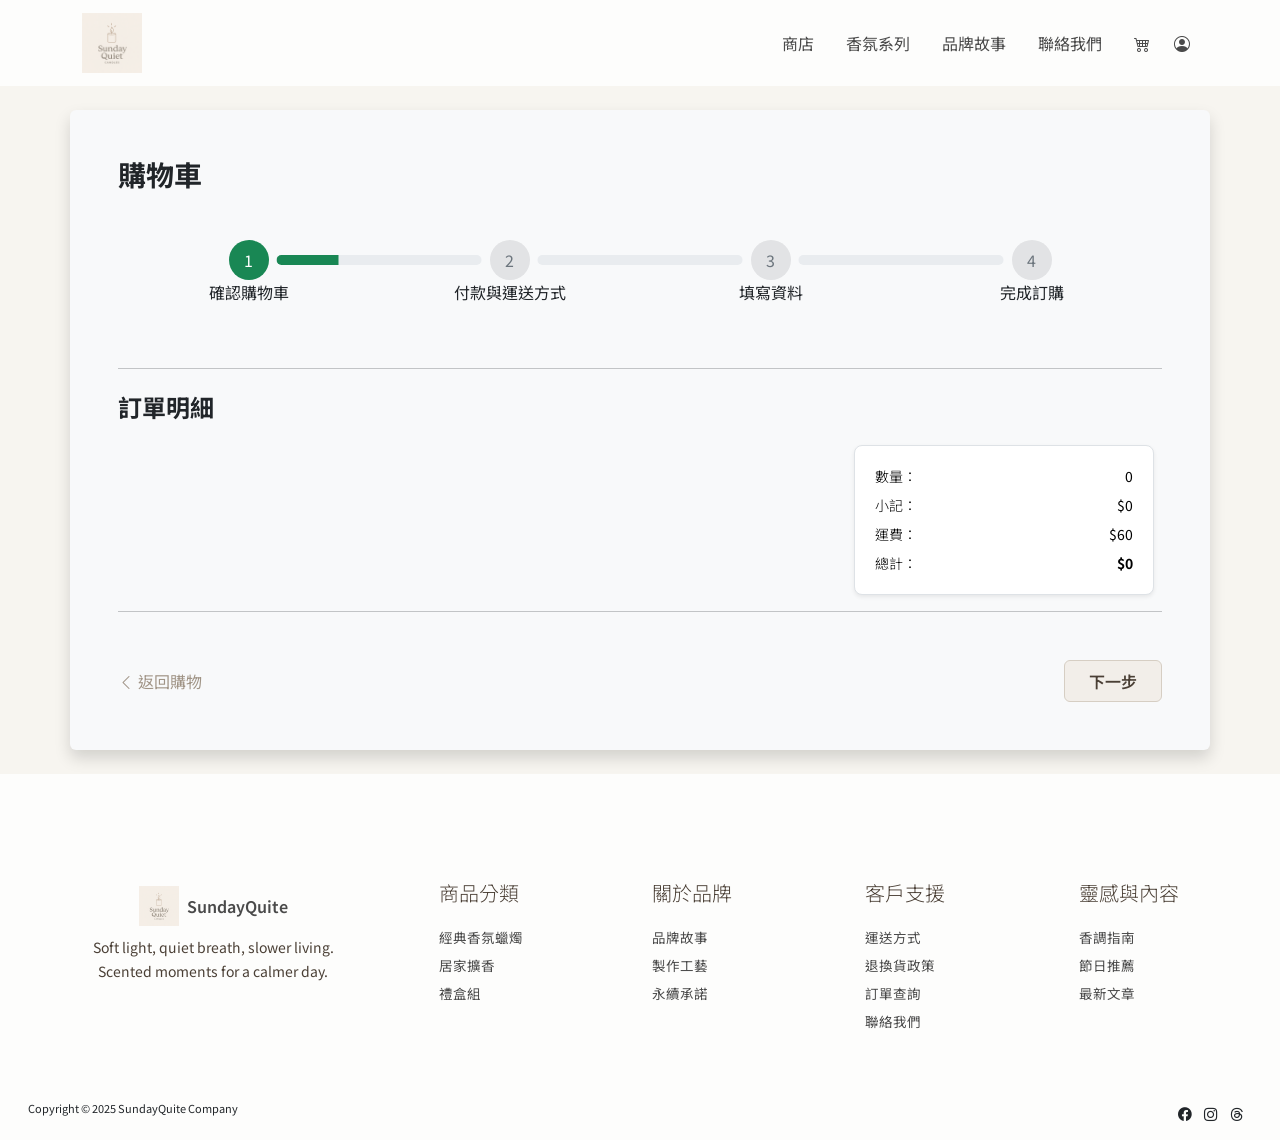
==== cart-01.html @ 462890d3 "feat:同步card01與card02金額" ====
<!doctype html>
<html lang="en">

<head>
    <meta charset="utf-8">
    <meta name="viewport" content="width=device-width, initial-scale=1">
    <title>Sunday Quiet | Shopping Cart</title>

    <!-- Bootstrap -->
    <link href="https://cdn.jsdelivr.net/npm/bootstrap@5.3.8/dist/css/bootstrap.min.css" rel="stylesheet">
    <link rel="stylesheet" href="https://cdn.jsdelivr.net/npm/bootstrap-icons@1.13.1/font/bootstrap-icons.min.css">

    <!-- 字體：降低雜亂感、變簡潔 -->
    <link href="https://fonts.googleapis.com/css2?family=Noto+Sans+TC:wght@300;400;500;700&display=swap"
        rel="stylesheet">

    <style>
        /* ------------------------------------------
        🎨 Sunday Quiet - 顏色 & 字體統一說明
       ------------------------------------------
       主背景：#F7F5F0（Cream）
       Nav背景：#FDFDFC（Light Cream）
       主字色：#4A4A4A 深灰
       次字色：#A09486 奶茶灰
       重點字：#4A3F35 咖啡深色

       邊框：
       - 奶油灰 #C9C1B5
       - 柔灰   #D6CEC3

       按鈕：
       - 主按鈕底：#F2EEE9
       - hover：#E8E2D8
    -------------------------------------------*/

        body {
            font-family: 'Noto Sans TC', sans-serif;
            background-color: #F7F5F0;
        }

        /* 色票 */
        .text-main {
            color: #4A4A4A;
        }

        .text-sub {
            color: #A09486;
        }

        .text-warm {
            color: #4A3F35;
        }

        .bg-lightcream {
            background-color: #FDFDFC;
        }

        .border-cream {
            border-color: #C9C1B5;
        }

        .border-soft {
            border-color: #D6CEC3;
        }

        .bg-btn {
            background-color: #F2EEE9;
        }

        .bg-btn-hover:hover {
            background-color: #E8E2D8 !important;
        }

        .bg-warm {
            background-color: #4A3F35;
            ;
        }

        /* 字級 */
        .text-xs {
            font-size: 11px;
        }

        .text-sm {
            font-size: 14px;
        }

        .text-md {
            font-size: 16px;
        }

        /* 小圖片 */
        .circle {
            width: 75px;
            height: 75px;
        }

        /* 下拉箭頭移除 */
        .dropdown-toggle::after {
            display: none;
        }

        /* 下拉選單位置修正 */
        .dropdown-menu[data-bs-popper] {
            left: -130px;
        }

        /* nav 字體顏色 */
        .nav-link {
            color: #4A4A4A;
        }

        .nav-link:hover {
            color: #A09486;
        }

        /* input-group 統一顏色 */
        .input-group .btn,
        .input-group .form-control {
            border-color: #C9C1B5;
        }

        .input-group .btn:hover {
            background-color: #E8E2D8;
        }

        /* =========================================== */

        footer a {
            text-decoration: none;
            color: inherit;
            font-size: 13.5px;
        }

        footer a:hover {
            text-decoration: underline;
            color: #A09486;
        }

        footer p {
            margin: 0;
        }

        /* =========================================== */

        .my-circle {
            width: 40px;
            height: 40px;
        }

        .my-progress {
            width: calc(100% - 2 * 20px - 8px * 2);
            height: 10px;
        }
    </style>
</head>

<body>
    <!--🔹nav導覽列🔹 -->
    <nav class="navbar navbar-expand-lg bg-lightcream">
        <div class="container">
            <a class="navbar-brand" href="./index.html">
                <img src="./img/logo.png" alt="Bootstrap" width="60" height="60">
            </a>

            <button class="navbar-toggler" type="button" data-bs-toggle="collapse"
                data-bs-target="#navbarSupportedContent">
                <span class="navbar-toggler-icon"></span>
            </button>

            <div class="collapse navbar-collapse" id="navbarSupportedContent">
                <ul class="navbar-nav ms-auto mb-2 mb-lg-0 text-main">
                    <li class="nav-item me-3"><a class="nav-link" href="#">商店</a></li>
                    <li class="nav-item me-3"><a class="nav-link" href="#">香氛系列</a></li>
                    <li class="nav-item me-3"><a class="nav-link" href="#">品牌故事</a></li>
                    <li class="nav-item me-3"><a class="nav-link" href="#">聯絡我們</a></li>
                    <li class="nav-item me-2"><a class="nav-link" href="./cart-01.html"><i class="bi bi-cart4"></i></a>
                    </li>

                    <li class="nav-item dropdown">
                        <a class="nav-link dropdown-toggle" href="#" role="button" data-bs-toggle="dropdown">
                            <i class="bi bi-person-circle"></i>
                        </a>
                        <ul class="dropdown-menu">
                            <li><a class="dropdown-item" href="./login.html">Login</a></li>
                            <li><a class="dropdown-item" href="#">Sign up</a></li>
                            <li>
                                <hr class="dropdown-divider">
                            </li>
                            <li><a class="dropdown-item" href="#">Help</a></li>
                        </ul>
                    </li>
                </ul>
            </div>
        </div>
    </nav>
    <!-- 🔸 MAIN -->
    <main class="container bg-light px-5 px-sm-4 px-md-5 my-4 shadow rounded">
        <!-- ⭐️ 進度條 -->
        <section class="py-5">
            <h3 class="fw-bold mb-5">購物車</h3>
            <!-- ⭐️ 進度條 -->
            <div class="container">
                <div class="row">
                    <!-- 1️⃣ -->
                    <div class="col px-0 mx-0 text-center">
                        <div class="w-100 position-relative">
                            <div
                                class="mx-auto my-circle rounded-circle bg-success text-white d-flex justify-content-center align-items-center">
                                1
                            </div>
                            <div class="my-progress progress position-absolute top-50 start-100 translate-middle z-3">
                                <div class="progress-bar bg-success" style="width: 30%"></div>
                            </div>
                        </div>

                        <span>確認購物車</span>

                    </div>
                    <!-- 2️⃣ -->
                    <div class="col px-0 mx-0 text-center">
                        <div class="w-100 position-relative">
                            <div
                                class="mx-auto my-circle rounded-circle bg-secondary-subtle text-secondary d-flex justify-content-center align-items-center">
                                2
                            </div>
                            <div class="my-progress progress position-absolute top-50 start-100 translate-middle z-3">
                                <div class="progress-bar bg-transparent" style="width: 30%"></div>
                            </div>
                        </div>

                        <span>付款與運送方式</span>

                    </div>
                    <!-- 3️⃣ -->
                    <div class="col px-0 mx-0 text-center">
                        <div class="w-100 position-relative">
                            <div
                                class="mx-auto my-circle rounded-circle bg-secondary-subtle text-secondary d-flex justify-content-center align-items-center">
                                3
                            </div>
                            <div class="my-progress progress position-absolute top-50 start-100 translate-middle z-3">
                                <div class="progress-bar bg-transparent" style="width: 30%"></div>
                            </div>
                        </div>

                        <span>填寫資料</span>

                    </div>
                    <!-- 4️⃣ -->
                    <div class="col px-0 mx-0 text-center">
                        <div class="w-100 position-relative">
                            <div
                                class="mx-auto my-circle rounded-circle bg-secondary-subtle text-secondary d-flex justify-content-center align-items-center">
                                4
                            </div>
                        </div>

                        <span>完成訂購</span>

                    </div>
                </div>
            </div>
        </section>
        <!-- 🧾 訂單明細 -->
        <section>
            <hr>
            <h4 class="fw-bold my-4">訂單明細</h4>
            <!-- 🔸 商品列表 -->
            <div id="shopping-list"></div>
        </section>
        <!-- 🧾 金額計算 Summary -->
        <section class="d-flex justify-content-end pe-2">
            <div class="p-3 rounded-3 shadow-sm bg-white border" style="width: 300px;">
                <table class="table table-borderless table-sm mb-0">
                    <tbody class="text-sm">
                        <tr>
                            <th class="text-sub fw-light">數量：</th>
                            <td id="shopping-count" class="text-end">0</td>
                        </tr>
                        <tr>
                            <th class="text-sub fw-light">小記：</th>
                            <td id="shopping-sum" class="text-end">$0</td>
                        </tr>
                        <tr>
                            <th class="text-sub fw-light">運費：</th>
                            <td id="shopping-tax" class="text-end">$60</td>
                        </tr>
                        <tr>
                            <th class="text-sub fw-light">總計：</th>
                            <td id="shopping-total" class="text-end fw-bold">$0</td>
                        </tr>
                    </tbody>
                </table>
            </div>
        </section>
        <hr class="p-0 mb-0">
        <!-- ◻️ 最底部：返回 + 下一步 -->
        <section class="d-flex justify-content-between align-items-center py-5">
            <a href="./index.html" class="text-decoration-none text-sub d-flex align-items-center gap-1">
                <i class="bi bi-chevron-left"></i>
                返回購物
            </a>

            <a href="./cart-02.html" class="btn fw-semibold px-4 py-2 border-soft bg-btn bg-btn-hover text-warm">
                下一步
            </a>
        </section>
    </main>

    <!-- 🔻 FOOTER -->
    <footer class="container-fluid w-100 bg-lightcream pt-5 pb-2">
        <div class="row justify-content-md-center align-items-start text-center text-lg-start py-5">
            <!-- 🔸左側 Logo + 文案 -->
            <div class="col-12 col-md-12 col-lg-4 mb-4 mt-3 mb-lg-0">
                <div class="d-flex justify-content-center align-items-center">
                    <img src="./img/logo.png" alt="Bootstrap" width="40" height="40">
                    <span class="ms-2 fw-semibold text-main">SundayQuite</span>
                </div>
                <p class="text-center text-warm mx-auto my-2" style="max-width: 260px;">
                    <small>Soft light, quiet breath, slower living.</small><br>
                    <small>Scented moments for a calmer day.</small>
                </p>
            </div>
            <!-- 🔸欄位 1 -->
            <div class="col-12 col-md-4 col-lg-2 fw-normal mb-3 py-2 mb-lg-0">
                <div class="fs-5 mb-3 fw-light text-warm">商品分類</div>
                <p class="mb-1 text-main"><a href="#">經典香氛蠟燭</a></p>
                <p class="mb-1 text-main"><a href="#">居家擴香</a></p>
                <p class="mb-1 text-main"><a href="#">禮盒組</a></p>
            </div>
            <!-- 🔸欄位 2 -->
            <div class="col-12 col-md-4 col-lg-2 fw-normal mb-3 py-2 mb-lg-0">
                <div class="fs-5 mb-3 fw-light text-warm">關於品牌</div>
                <p class="mb-1 text-main"><a href="#">品牌故事</a></p>
                <p class="mb-1 text-main"><a href="#">製作工藝</a></p>
                <p class="mb-1 text-main"><a href="#">永續承諾</a></p>
            </div>
            <!-- 🔸欄位 3 -->
            <div class="col-12 col-md-4 col-lg-2 fw-normal mb-3 py-2 mb-lg-0">
                <div class="fs-5 mb-3 fw-light text-warm">客戶支援</div>
                <p class="mb-1 text-main"><a href="#">運送方式</a></p>
                <p class="mb-1 text-main"><a href="#">退換貨政策</a></p>
                <p class="mb-1 text-main"><a href="#">訂單查詢</a></p>
                <p class="mb-1 text-main"><a href="#">聯絡我們</a></p>
            </div>
            <!-- 🔸欄位 4 -->
            <div class="col-12 col-md-4 col-lg-2 fw-normal mb-3 py-2 mb-lg-0">
                <div class="fs-5 mb-3 fw-light text-warm">靈感與內容</div>
                <p class="mb-1 text-main"><a href="#">香調指南</a></p>
                <p class="mb-1 text-main"><a href="#">節日推薦</a></p>
                <p class="mb-1 text-main"><a href="#">最新文章</a></p>
            </div>
        </div>
        <!-- 🐈‍⬛ 商標 -->
        <div class="d-flex justify-content-between px-3 py-2">
            <small class="text-xs">Copyright © 2025 SundayQuite Company</small>
            <div>
                <a href="#" class="me-2"><i class="bi bi-facebook"></i></a>
                <a href="#" class="me-2"><i class="bi bi-instagram"></i></a>
                <a href="#" class="me-2"><i class="bi bi-threads"></i></a>
            </div>
        </div>
    </footer>

    <script src="https://cdn.jsdelivr.net/npm/bootstrap@5.3.8/dist/js/bootstrap.bundle.min.js"></script>

    <!-- 把八項商品全部跑進去商品列表 -->
    <!-- <script>
        //    把index的資料抓進來
        let shoppingItem = JSON.parse(localStorage.getItem('shoppingList'));

        // 用回圈跑進商品項目裡
        const shoppingList = document.querySelector('#shopping-list');
        shoppingList.innerHTML = '';
        shoppingItem.forEach(item => {
            shoppingList.innerHTML += `
                <div class="d-flex justify-content-between align-items-center">
                    <div class="d-flex gap-3 gap-md-5">
                        <img class="circle rounded-circle" src="${item.img}">
                        <div>
                            <div class="fw-semibold text-main mb-1">${item.title}</div>
                            <small class="text-sub">香調：<span class="fst-italic">${item.tag}</span></small>
                            <div class="text-xs text-sub">容量：200g</div>
                        </div>
                    </div>

                    <div class="d-flex align-items-center">
                        <div class="input-group mx-3" style="width:120px;">
                            <button class="btn">-</button>
                            <input type="text" class="form-control text-center" value="1">
                            <button class="btn">+</button>
                        </div>
                        <div class="text-main">💲 ${item.price}</div>
                    </div>
                </div>
                <hr>
            `
        });
    </script> -->

    <!-- 把在index.html選購的商品加進來並顯示 -->
    <!-- <script>

        let shoppingData = JSON.parse(localStorage.getItem('shoppingList'));
        let shopping = JSON.parse(localStorage.getItem('shopping'));

        // 用shoppingDate物件陣列去篩選出shopping中的資料
        const newshopping = shoppingData.filter(item => {
            if (shopping.includes(item.title)) {
                return item;
            }
        })

        // 用回圈跑進商品項目裡
        const shoppingList = document.querySelector('#shopping-list');
        shoppingList.innerHTML = '';
        newshopping.forEach(item => {
            shoppingList.innerHTML += `
                <div class="d-flex justify-content-between align-items-center">
                    <div class="d-flex gap-3 gap-md-5">
                        <img class="circle rounded-circle" src="${item.img}">
                        <div>
                            <div class="fw-semibold text-main mb-1">${item.title}</div>
                            <small class="text-sub">香調：<span class="fst-italic">${item.tag}</span></small>
                            <div class="text-xs text-sub">容量：200g</div>
                        </div>
                    </div>

                    <div class="d-flex align-items-center">
                        <div class="input-group mx-3" style="width:120px;">
                            <button class="btn">-</button>
                            <input type="text" class="form-control text-center" value="1">
                            <button class="btn">+</button>
                        </div>
                        <div class="text-main">💲 ${item.price}</div>
                    </div>
                </div>
                <hr>
            `
        });

    </script> -->

    <!-- 把在index.html選購的商品加進來並顯示，並給每一個商品加上 total=[1]，最後篩選出來，產生新陣列。-->
    <script>

        // 1. 抓取在application的資料
        // 全部商品
        let shoppingData = JSON.parse(localStorage.getItem('shoppingList'));
        // 點選加入購物車的商品(只有title)
        let shopping = JSON.parse(localStorage.getItem('shopping'));
        // 先讀取 cart（如果有）
        const savedCart = JSON.parse(localStorage.getItem('cart'));

        // 2. 從「全部商品(shoppingData)」中
        //    篩選出「有被加入購物車(shopping)」的商品
        //    組成新的陣列 nowshopping
        // let nowshopping =
        //     shoppingData.filter(item => {

        //         // 看起來是將『每個』項目（含未加購）新增tatal物件
        //         // 之後 filter 會跑過每一個 item
        //         // 但最後留下來的 只有被加入購物車的商品
        //         // 未加購的商品 雖然被加過 total，但最後不在 nowshopping 裡
        //         // 而 shoppingData 裡面的資料本身也會跟著變化
        //         item['total'] = 1;

        //         // 如果shopping陣列中包含當前的商品(item)，就回傳這個商品的物件
        //         if (shopping.includes(item.title)) {
        //             return item;
        //         }

        //     })
        
        // 建立 nowshopping（cart 是唯一真相）
        let nowshopping = shoppingData
            .filter(item => shopping.includes(item.title))   // 只留下有加入購物車的商品
            .map(item => {
                // 從 cart 裡找有沒有這個商品
                const cartItem = savedCart?.items.find(
                    i => i.title === item.title
                );

                return {
                    ...item,
                    // 如果 cart 裡有這個商品，用 cart 的 qty
                    // 沒有的話（第一次進購物車），預設 1
                    total: cartItem ? cartItem.qty : 1
                };
            });


        // --------------------- 把資料用forEach + innerHTML建立出來 -------------------
        const shoppingList = document.querySelector('#shopping-list');
        shoppingList.innerHTML = '';

        nowshopping.forEach(item => {
            shoppingList.innerHTML += `
                <div class="d-flex justify-content-between align-items-center">
                    <div class="d-flex gap-3 gap-md-5">
                        <img class="circle rounded-circle" src="${item.img}">
                        <div>
                            <div class="fw-semibold text-main mb-1">${item.title}</div>
                            <small class="text-sub">香調：<span class="fst-italic">${item.tag}</span></small>
                            <div class="text-xs text-sub">容量：200g</div>
                        </div>
                    </div>

                    <div class="d-flex align-items-center">
                        <div class="input-group mx-3" style="width:120px;">
                            <button class="btn btn-click" data-calculate="-1">-</button>
                            <input type="text" class="form-control text-center" value="${item.total}" data-shoppingname="${item.title}">
                            <button class="btn btn-click" data-calculate="1">+</button>
                        </div>
                        <div class="text-main">💲 ${item.price}</div>
                    </div>
                </div>
                <hr>
            `
        });
        // --------------------- -------------------------------- -------------------
    </script>

    <!-- 讓每個商品按下-跟+之後，數量會動 -->
    <script>

        // 加減符號控制裡面的數量跟價格

        // 把所有-跟+按鈕都抓出來
        const btnDown = document.querySelectorAll('.btn-down');
        const btnUp = document.querySelectorAll('.btn-up');

        // 把每個 ➖ 都裝上監聽器，還有監聽器裡面要執行的東西
        // btnDown.forEach(item => {
        //     // 裝監聽器
        //     item.addEventListener('click', function () {

        //         // 首先先讓 ➖ 被按下後，可以讓input的value也減１
        //         // 解釋：讓ｄｏｗｎ變成 item(當前的btnDown).parentNode(母層=>一整個div)
        //         // .children(的子層)，[1](子層第一個=>input-group)，value(的值 => 預設 1/total)
        //         // # 簡單來說，就是讓down變成 1(total)
        //         let down = item.parentNode.children[1].value

        //         let orginPrice = 0;

        //         // 如果input裡的value(值)大於1
        //         if (down > 1) {
        //             // down就可以被減
        //             down--;
        //         }
        //         // 直接改畫面上的input的值
        //         item.parentNode.children[1].value = down;
        //         // ☛這樣做是因為如果先改陣列然後再直接從陣列中印出來，會更麻煩（程式碼可能更多）

        //         // 找到陣列裡的資料進行更新
        //         nowshopping.forEach(changeItem => {
        //             // 更新的資料與沒有更新的資料進行回傳
        //             // 如果當前的值跟
        //             // .parentNode(母層=>一整個div).children(的子層)，[1](子層第一個=>input-group)，
        //             // .dataset(的資料存放).shoppingname(資料名 => 商品名稱)一樣的話
        //             if (changeItem.title === item.parentNode.children[1].dataset.shoppingname) {
        //                 // 當前的值就變成down
        //                 // 這是更新整個陣列裡面的值
        //                 changeItem['total'] = down;

        //                 // 把金額取出來使用
        //                 // orginPrice(原始金額) = changeItem.price(當前陣列跑道的商品的價格)
        //                 //changeItem.price(ex:680.00)是字串，要把字串轉成浮點數(parseFloat)
        //                 orginPrice = parseFloat(changeItem.price);
        //             }

        //             // 顯示的金額再重新計算
        //             // 數量 -> up
        //             // 原始價錢 -> orginPrice
        //             // item(當前項目).parentNode(取親層).nextElementSibling(取親層的右邊那層)
        //             // .innerHTML修改HTML，orginPrice(原始金額) * up(點擊按鈕後增加1的數量)
        //             item.parentNode.nextElementSibling.innerHTML = `💲${String((orginPrice * down).toFixed(2))}`;

        //             CalculatePrice(); //執行計算
        //         })


        //     })
        // })

        // 把每個 + 都裝上監聽器，還有監聽器裡面要執行的東西
        // btnUp.forEach(item => {
        //     item.addEventListener('click', function () {

        //         let up = item.parentNode.children[1].value;
        //         up++;

        //         let orginPrice = 0;

        //         // 找到陣列裡的資料進行更新
        //         nowshopping.forEach(changeItem => {
        //             // 更新的資料與沒有更新的資料進行回傳
        //             // 如果當前的值跟
        //             // .parentNode(母層=>一整個div).children(的子層)，[1](子層第一個=>input-group)，
        //             // .dataset(的資料存放).shoppingname(資料名 => 商品名稱)一樣的話
        //             if (changeItem.title === item.parentNode.children[1].dataset.shoppingname) {
        //                 changeItem['total'] = up;
        //                 item.parentNode.children[1].value = up;
        //                 // 把金額取出來使用
        //                 // orginPrice(原始金額) = changeItem.price(當前陣列跑道的商品的價格)
        //                 //changeItem.price(ex:680.00)是字串，要把字串轉成浮點數(parseFloat)
        //                 orginPrice = parseFloat(changeItem.price);
        //             }
        //         })

        //         // 顯示的金額再重新計算
        //         // 數量 -> up
        //         // 原始價錢 -> orginPrice
        //         // item(當前項目).parentNode(取親層).nextElementSibling(取親層的右邊那層)
        //         // .innerHTML修改HTML，orginPrice(原始金額) * up(點擊按鈕後增加1的數量)
        //         item.parentNode.nextElementSibling.innerHTML = `💲${String((orginPrice * up).toFixed(2))}`;

        //         CalculatePrice(); //執行計算

        //     })
        // })

        // 整合 - 跟 +
        const btnClick = document.querySelectorAll('.btn-click');

        btnClick.forEach(item => {
            // 綁監聽事件
            item.addEventListener('click', function () {

                // cal是input的值
                let cal = item.parentNode.children[1].value
                let orginPrice = 0;


                // ==================== 變動區 ==========================
                // cal等於cal加上btn-click的dataset值(1或-1)
                // 如果dataset值是1(加號btn)就會等於+1
                // 相反如果dataset值是-1(減號btn)就會等於-1
                cal = parseInt(cal) + parseInt(item.dataset.calculate);
                // 如果cal加完之後會小於1，那cal就要變回1
                if (cal < 1) {
                    cal = 1;
                };
                // ====================================================



                // 直接改畫面上的input的值
                item.parentNode.children[1].value = cal;

                // 找到陣列裡的資料進行更新
                nowshopping.forEach(changeItem => {
                    if (changeItem.title === item.parentNode.children[1].dataset.shoppingname) {
                        changeItem['total'] = cal;

                        orginPrice = parseFloat(changeItem.price);
                    }
                    const price = orginPrice * cal;

                    item.parentNode.nextElementSibling.innerHTML =
                        `💲${price.toLocaleString()}`;

                    CalculatePrice(); //執行計算

                });
            });
        });

    </script>

    <!-- 讓下方的價格｜運費｜數量｜總計，會跟著變動(的函式) -->
    <script>
        // 👉🏻 一開始這段程式碼只會跑一次(網頁中跑一次)，
        // 所以也只會根據最初始陣列 nowshopping 中的資料執行一次初始金額計算
        // 💭（我覺得我好像懂了那種，明明更新了陣列的資料後，畫面不會跟著變那種感覺 😑。）
        // 就是已經在按下 + 或 - 的監聽程式中，做了更新nowshopping的total的動作，
        // 但還要再另外做讓 nowshopping 重新顯示的東西，要不然下面有關 nowshopping 的更新也不會跟著變
        // 總而言之言而總之就是超級麻煩。超級。



        // 之後要讓價格可以重計算 => 包成一個方法
        function CalculatePrice() {

            // 商品的金額
            let shoppingCount = document.querySelector('#shopping-count');
            let shoppingSum = document.querySelector('#shopping-sum');
            let shoppingTax = document.querySelector('#shopping-tax');
            let shoppingTotal = document.querySelector('#shopping-total');

            // 初始的數量
            let SPCount = 0;
            // 初始的金額
            let SPSum = 0;

            // 數量的計算
            nowshopping.forEach(changeItem => {
                SPCount += changeItem.total;   //數量的計算
                SPSum += changeItem.total * changeItem.price  // 金額的計算
            })

            // 先取得運費資料
            // 先裝一個變數後再處理資料
            SPTax = parseFloat(String(shoppingTax.innerHTML).replace('$', ''))

            // 總計
            // console.log(SPSum + SPTax);

            // 放回去對應的位置
            shoppingCount.innerHTML = SPCount;
            shoppingSum.innerHTML = `$${SPSum.toLocaleString()}`;
            shoppingTotal.innerHTML = `$${(SPSum + SPTax).toLocaleString()}`;

            // 存最新狀態
            saveCart();
        }

        // 把現在 nowshopping 的每個商品（含數量）存進 localStorage.cart
        function saveCart() {
            const shippingText = document.querySelector('#shopping-tax')?.innerHTML || '$0';
            const shipping = Number(String(shippingText).replace('$', '').replace(',', ''));

            const cart = {
                items: nowshopping.map(i => ({
                    title: i.title,
                    price: Number(i.price),
                    qty: Number(i.total),
                    img: i.img,
                    tag: i.tag
                })),
                shipping
            };

            localStorage.setItem('cart', JSON.stringify(cart));
        }


        CalculatePrice(); //執行計算


    </script>
</body>

</html>
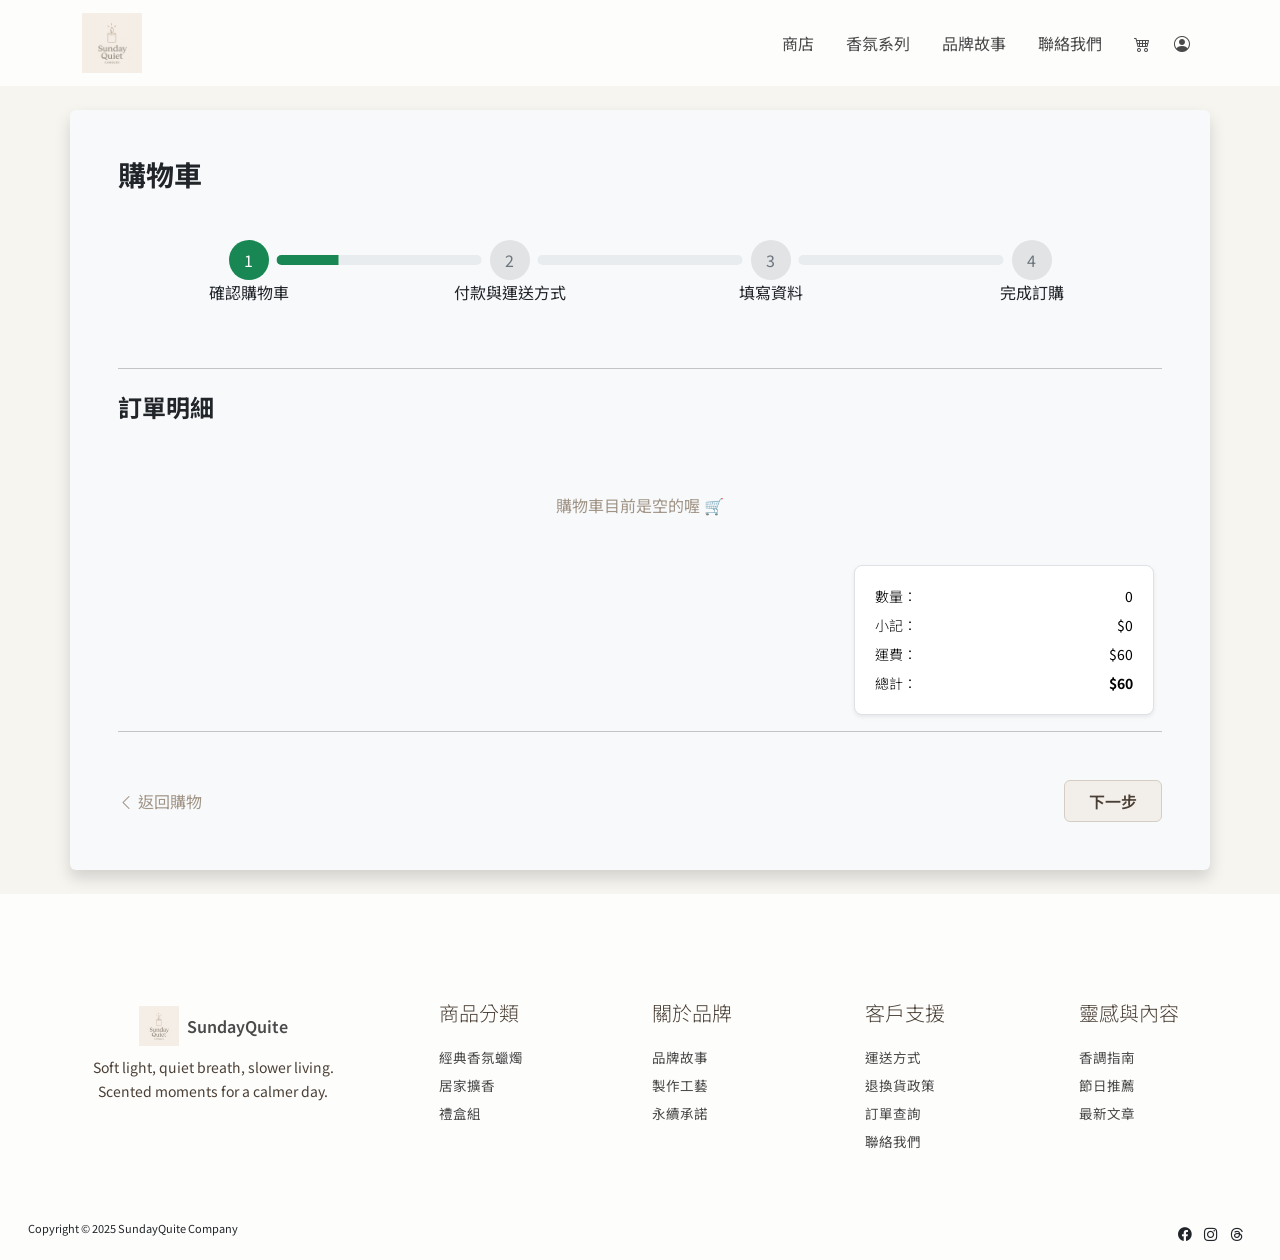
==== commit 42fa1b12: "fix:全部頁面同步" ====
--- a/cart-01.html
+++ b/cart-01.html
@@ -443,7 +443,7 @@
     </script> -->
 
     <!-- 把在index.html選購的商品加進來並顯示，並給每一個商品加上 total=[1]，最後篩選出來，產生新陣列。-->
-    <script>
+    <!-- <script>
 
         // 1. 抓取在application的資料
         // 全部商品
@@ -520,6 +520,81 @@
             `
         });
         // --------------------- -------------------------------- -------------------
+    </script> -->
+    <script>
+        // 1) 讀商品資料庫（只是用來補資料，沒有也沒關係）
+        const shoppingData = JSON.parse(localStorage.getItem('shoppingList')) || [];
+
+        // 2) 讀 cart（唯一真相）
+        const savedCart = JSON.parse(localStorage.getItem('cart')) || { items: [], shipping: 60 };
+
+        // 3) 產生 nowshopping：以 cart.items 為主
+        //    如果 cart 裡有 img/tag/price 就直接用
+        //    如果沒有，就去 shoppingList 補上（避免壞掉）
+        let nowshopping = (savedCart.items || []).map(ci => {
+            const full = shoppingData.find(p => p.title === ci.title);
+
+            return {
+                title: ci.title,
+                price: Number(ci.price ?? full?.price ?? 0),
+                img: ci.img ?? full?.img ?? '',
+                tag: ci.tag ?? full?.tag ?? '',
+                total: Number(ci.qty ?? 1) // 你畫面用 total，我們就對應 qty
+            };
+        });
+
+        // --------------------- render -------------------
+        const shoppingListEl = document.querySelector('#shopping-list');
+        shoppingListEl.innerHTML = '';
+
+        // 如果購物車是空的，顯示提示
+        if (nowshopping.length === 0) {
+            shoppingListEl.innerHTML = `
+      <div class="text-center text-sub py-5">
+        購物車目前是空的喔 🛒
+      </div>
+    `;
+        } else {
+            nowshopping.forEach(item => {
+                shoppingListEl.innerHTML += `
+        <div class="d-flex justify-content-between align-items-center">
+          <div class="d-flex gap-3 gap-md-5">
+            <img class="circle rounded-circle" src="${item.img}">
+            <div>
+              <div class="fw-semibold text-main mb-1">${item.title}</div>
+              <small class="text-sub">香調：<span class="fst-italic">${item.tag}</span></small>
+              <div class="text-xs text-sub">容量：200g</div>
+            </div>
+          </div>
+
+          <div class="d-flex align-items-center">
+            <div class="input-group mx-3" style="width:120px;">
+              <button class="btn btn-click" data-calculate="-1">-</button>
+              <input type="text" class="form-control text-center" value="${item.total}" data-shoppingname="${item.title}">
+              <button class="btn btn-click" data-calculate="1">+</button>
+            </div>
+            <div class="text-main">💲 ${Number(item.price).toLocaleString()}</div>
+          </div>
+        </div>
+        <hr>
+      `;
+            });
+        }
+
+        document.querySelectorAll('input[data-shoppingname]').forEach(input => {
+            input.addEventListener('change', () => {
+                const title = input.dataset.shoppingname;
+                let qty = parseInt(input.value, 10);
+                if (isNaN(qty) || qty < 1) qty = 1;
+                input.value = qty;
+
+                const item = nowshopping.find(p => p.title === title);
+                if (!item) return;
+
+                item.total = qty;
+                CalculatePrice();
+            });
+        });
     </script>
 
     <!-- 讓每個商品按下-跟+之後，數量會動 -->
@@ -650,20 +725,33 @@
                 item.parentNode.children[1].value = cal;
 
                 // 找到陣列裡的資料進行更新
-                nowshopping.forEach(changeItem => {
-                    if (changeItem.title === item.parentNode.children[1].dataset.shoppingname) {
-                        changeItem['total'] = cal;
-
-                        orginPrice = parseFloat(changeItem.price);
-                    }
-                    const price = orginPrice * cal;
-
-                    item.parentNode.nextElementSibling.innerHTML =
-                        `💲${price.toLocaleString()}`;
-
-                    CalculatePrice(); //執行計算
-
-                });
+                // nowshopping.forEach(changeItem => {
+                //     if (changeItem.title === item.parentNode.children[1].dataset.shoppingname) {
+                //         changeItem['total'] = cal;
+
+                //         orginPrice = parseFloat(changeItem.price);
+                //     }
+                //     const price = orginPrice * cal;
+
+                //     item.parentNode.nextElementSibling.innerHTML =
+                //         `💲${price.toLocaleString()}`;
+
+                //     CalculatePrice(); //執行計算
+
+                // });
+
+                const title = item.parentNode.children[1].dataset.shoppingname;
+
+                // 找到被點擊的那個商品
+                const changeItem = nowshopping.find(p => p.title === title);
+                if (!changeItem) return;
+
+                changeItem.total = cal;
+
+                const price = Number(changeItem.price) * cal;
+                item.parentNode.nextElementSibling.innerHTML = `💲${price.toLocaleString()}`;
+
+                CalculatePrice(); // 只算一次就好
             });
         });
 
@@ -697,12 +785,12 @@
             // 數量的計算
             nowshopping.forEach(changeItem => {
                 SPCount += changeItem.total;   //數量的計算
-                SPSum += changeItem.total * changeItem.price  // 金額的計算
+                SPSum += Number(changeItem.total) * Number(changeItem.price);  // 金額的計算
             })
 
             // 先取得運費資料
             // 先裝一個變數後再處理資料
-            SPTax = parseFloat(String(shoppingTax.innerHTML).replace('$', ''))
+            let SPTax = parseFloat(String(shoppingTax.innerHTML).replace('$', ''))
 
             // 總計
             // console.log(SPSum + SPTax);
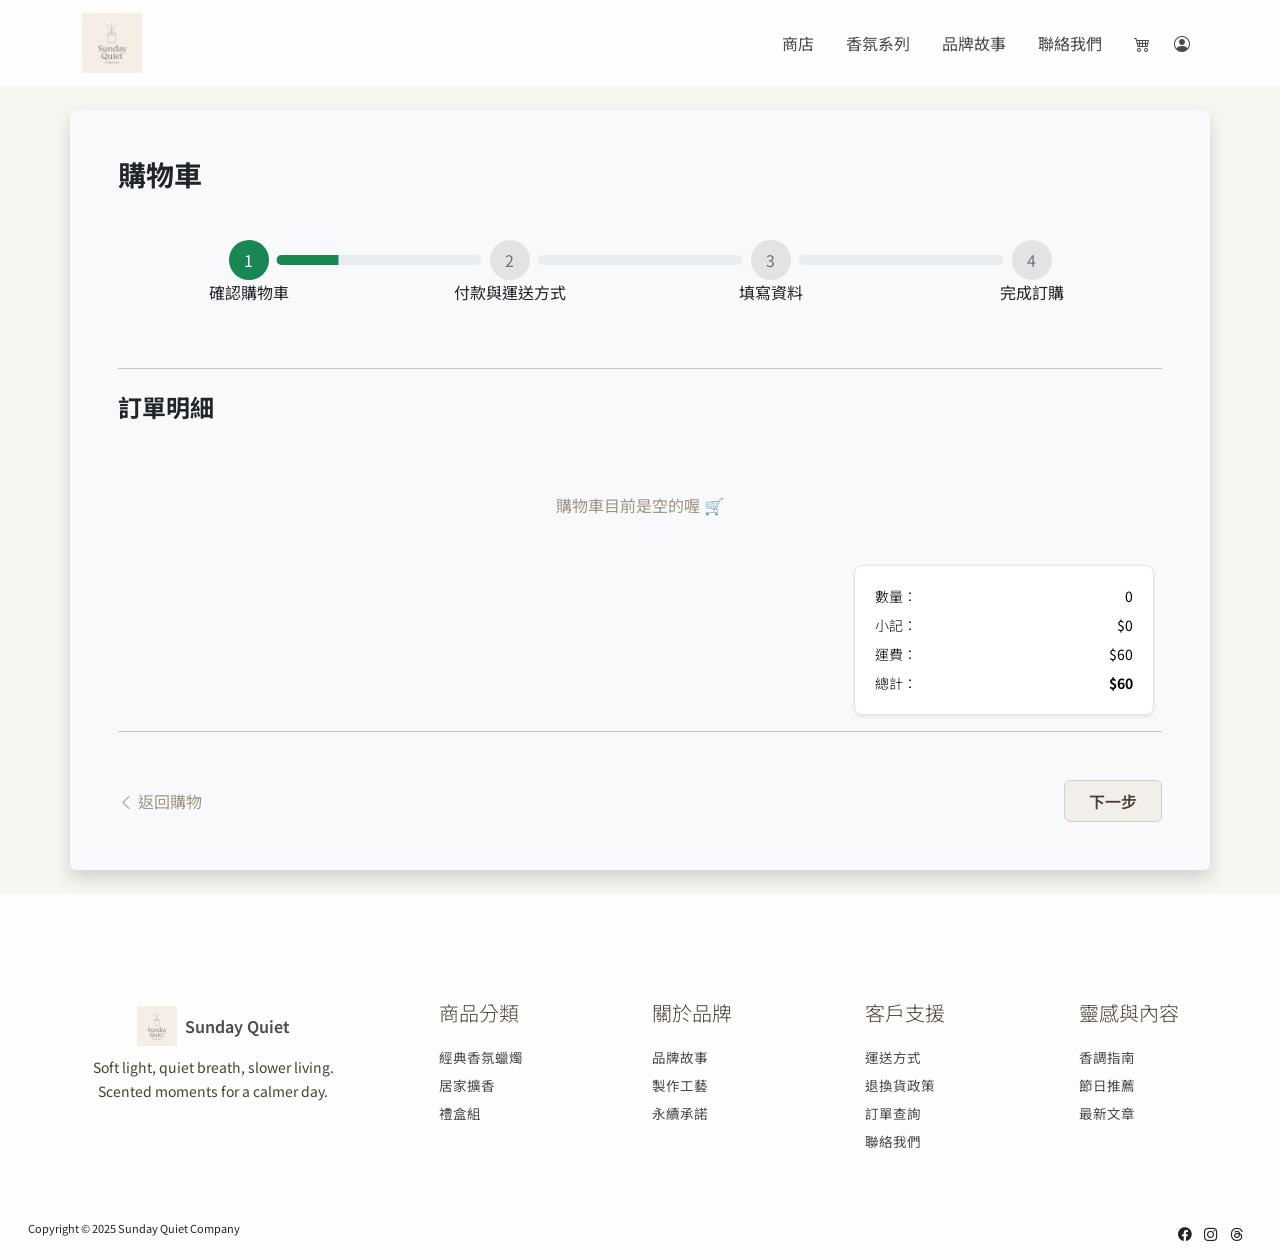
==== commit 1f1cca5e: "fix:整理完成" ====
--- a/cart-01.html
+++ b/cart-01.html
@@ -1,44 +1,27 @@
 <!doctype html>
-<html lang="en">
+<html lang="zh-Hant">
 
 <head>
     <meta charset="utf-8">
     <meta name="viewport" content="width=device-width, initial-scale=1">
     <title>Sunday Quiet | Shopping Cart</title>
 
-    <!-- Bootstrap -->
     <link href="https://cdn.jsdelivr.net/npm/bootstrap@5.3.8/dist/css/bootstrap.min.css" rel="stylesheet">
     <link rel="stylesheet" href="https://cdn.jsdelivr.net/npm/bootstrap-icons@1.13.1/font/bootstrap-icons.min.css">
-
-    <!-- 字體：降低雜亂感、變簡潔 -->
     <link href="https://fonts.googleapis.com/css2?family=Noto+Sans+TC:wght@300;400;500;700&display=swap"
         rel="stylesheet">
 
     <style>
-        /* ------------------------------------------
-        🎨 Sunday Quiet - 顏色 & 字體統一說明
-       ------------------------------------------
-       主背景：#F7F5F0（Cream）
-       Nav背景：#FDFDFC（Light Cream）
-       主字色：#4A4A4A 深灰
-       次字色：#A09486 奶茶灰
-       重點字：#4A3F35 咖啡深色
-
-       邊框：
-       - 奶油灰 #C9C1B5
-       - 柔灰   #D6CEC3
-
-       按鈕：
-       - 主按鈕底：#F2EEE9
-       - hover：#E8E2D8
-    -------------------------------------------*/
+        /* ============================================================
+       Sunday Quiet — 全站基礎設定
+    ============================================================ */
 
         body {
             font-family: 'Noto Sans TC', sans-serif;
             background-color: #F7F5F0;
         }
 
-        /* 色票 */
+        /* ── 色票 / Token ── */
         .text-main {
             color: #4A4A4A;
         }
@@ -63,6 +46,10 @@
             border-color: #D6CEC3;
         }
 
+        .bg-warm {
+            background-color: #4A3F35;
+        }
+
         .bg-btn {
             background-color: #F2EEE9;
         }
@@ -71,12 +58,7 @@
             background-color: #E8E2D8 !important;
         }
 
-        .bg-warm {
-            background-color: #4A3F35;
-            ;
-        }
-
-        /* 字級 */
+        /* ── 字級 ── */
         .text-xs {
             font-size: 11px;
         }
@@ -89,32 +71,30 @@
             font-size: 16px;
         }
 
-        /* 小圖片 */
+        /* ── 共用元件 ── */
         .circle {
             width: 75px;
             height: 75px;
         }
 
-        /* 下拉箭頭移除 */
+        /* ── 導覽列 ── */
+        .nav-link {
+            color: #4A4A4A;
+        }
+
+        .nav-link:hover {
+            color: #A09486;
+        }
+
         .dropdown-toggle::after {
             display: none;
         }
 
-        /* 下拉選單位置修正 */
         .dropdown-menu[data-bs-popper] {
             left: -130px;
         }
 
-        /* nav 字體顏色 */
-        .nav-link {
-            color: #4A4A4A;
-        }
-
-        .nav-link:hover {
-            color: #A09486;
-        }
-
-        /* input-group 統一顏色 */
+        /* ── input-group 統一顏色 ── */
         .input-group .btn,
         .input-group .form-control {
             border-color: #C9C1B5;
@@ -124,8 +104,7 @@
             background-color: #E8E2D8;
         }
 
-        /* =========================================== */
-
+        /* ── Footer ── */
         footer a {
             text-decoration: none;
             color: inherit;
@@ -141,8 +120,7 @@
             margin: 0;
         }
 
-        /* =========================================== */
-
+        /* ── 進度條 ── */
         .my-circle {
             width: 40px;
             height: 40px;
@@ -156,11 +134,12 @@
 </head>
 
 <body>
-    <!--🔹nav導覽列🔹 -->
+
+    <!-- ===================== NAV 導覽列 ===================== -->
     <nav class="navbar navbar-expand-lg bg-lightcream">
         <div class="container">
             <a class="navbar-brand" href="./index.html">
-                <img src="./img/logo.png" alt="Bootstrap" width="60" height="60">
+                <img src="./img/logo.png" alt="Sunday Quiet Logo" width="60" height="60">
             </a>
 
             <button class="navbar-toggler" type="button" data-bs-toggle="collapse"
@@ -174,9 +153,9 @@
                     <li class="nav-item me-3"><a class="nav-link" href="#">香氛系列</a></li>
                     <li class="nav-item me-3"><a class="nav-link" href="#">品牌故事</a></li>
                     <li class="nav-item me-3"><a class="nav-link" href="#">聯絡我們</a></li>
-                    <li class="nav-item me-2"><a class="nav-link" href="./cart-01.html"><i class="bi bi-cart4"></i></a>
+                    <li class="nav-item me-2">
+                        <a class="nav-link" href="./cart-01.html"><i class="bi bi-cart4"></i></a>
                     </li>
-
                     <li class="nav-item dropdown">
                         <a class="nav-link dropdown-toggle" href="#" role="button" data-bs-toggle="dropdown">
                             <i class="bi bi-person-circle"></i>
@@ -194,15 +173,17 @@
             </div>
         </div>
     </nav>
-    <!-- 🔸 MAIN -->
+
+    <!-- ===================== MAIN ===================== -->
     <main class="container bg-light px-5 px-sm-4 px-md-5 my-4 shadow rounded">
-        <!-- ⭐️ 進度條 -->
+
+        <!-- ── 步驟進度條 ── -->
         <section class="py-5">
             <h3 class="fw-bold mb-5">購物車</h3>
-            <!-- ⭐️ 進度條 -->
             <div class="container">
                 <div class="row">
-                    <!-- 1️⃣ -->
+
+                    <!-- 步驟 1（當前） -->
                     <div class="col px-0 mx-0 text-center">
                         <div class="w-100 position-relative">
                             <div
@@ -213,11 +194,10 @@
                                 <div class="progress-bar bg-success" style="width: 30%"></div>
                             </div>
                         </div>
-
                         <span>確認購物車</span>
-
                     </div>
-                    <!-- 2️⃣ -->
+
+                    <!-- 步驟 2 -->
                     <div class="col px-0 mx-0 text-center">
                         <div class="w-100 position-relative">
                             <div
@@ -228,11 +208,10 @@
                                 <div class="progress-bar bg-transparent" style="width: 30%"></div>
                             </div>
                         </div>
-
                         <span>付款與運送方式</span>
-
                     </div>
-                    <!-- 3️⃣ -->
+
+                    <!-- 步驟 3 -->
                     <div class="col px-0 mx-0 text-center">
                         <div class="w-100 position-relative">
                             <div
@@ -243,11 +222,10 @@
                                 <div class="progress-bar bg-transparent" style="width: 30%"></div>
                             </div>
                         </div>
-
                         <span>填寫資料</span>
-
                     </div>
-                    <!-- 4️⃣ -->
+
+                    <!-- 步驟 4 -->
                     <div class="col px-0 mx-0 text-center">
                         <div class="w-100 position-relative">
                             <div
@@ -255,21 +233,21 @@
                                 4
                             </div>
                         </div>
-
                         <span>完成訂購</span>
-
                     </div>
+
                 </div>
             </div>
         </section>
-        <!-- 🧾 訂單明細 -->
+
+        <!-- ── 訂單明細 ── -->
         <section>
             <hr>
             <h4 class="fw-bold my-4">訂單明細</h4>
-            <!-- 🔸 商品列表 -->
             <div id="shopping-list"></div>
         </section>
-        <!-- 🧾 金額計算 Summary -->
+
+        <!-- ── 金額 Summary ── -->
         <section class="d-flex justify-content-end pe-2">
             <div class="p-3 rounded-3 shadow-sm bg-white border" style="width: 300px;">
                 <table class="table table-borderless table-sm mb-0">
@@ -294,49 +272,51 @@
                 </table>
             </div>
         </section>
+
         <hr class="p-0 mb-0">
-        <!-- ◻️ 最底部：返回 + 下一步 -->
+
+        <!-- ── 底部：返回 + 下一步 ── -->
         <section class="d-flex justify-content-between align-items-center py-5">
             <a href="./index.html" class="text-decoration-none text-sub d-flex align-items-center gap-1">
                 <i class="bi bi-chevron-left"></i>
                 返回購物
             </a>
-
             <a href="./cart-02.html" class="btn fw-semibold px-4 py-2 border-soft bg-btn bg-btn-hover text-warm">
                 下一步
             </a>
         </section>
+
     </main>
 
-    <!-- 🔻 FOOTER -->
+    <!-- ===================== FOOTER ===================== -->
     <footer class="container-fluid w-100 bg-lightcream pt-5 pb-2">
         <div class="row justify-content-md-center align-items-start text-center text-lg-start py-5">
-            <!-- 🔸左側 Logo + 文案 -->
+            <!-- Logo + 品牌文案 -->
             <div class="col-12 col-md-12 col-lg-4 mb-4 mt-3 mb-lg-0">
                 <div class="d-flex justify-content-center align-items-center">
-                    <img src="./img/logo.png" alt="Bootstrap" width="40" height="40">
-                    <span class="ms-2 fw-semibold text-main">SundayQuite</span>
+                    <img src="./img/logo.png" alt="Sunday Quiet Logo" width="40" height="40">
+                    <span class="ms-2 fw-semibold text-main">Sunday Quiet</span>
                 </div>
                 <p class="text-center text-warm mx-auto my-2" style="max-width: 260px;">
                     <small>Soft light, quiet breath, slower living.</small><br>
                     <small>Scented moments for a calmer day.</small>
                 </p>
             </div>
-            <!-- 🔸欄位 1 -->
+            <!-- 商品分類 -->
             <div class="col-12 col-md-4 col-lg-2 fw-normal mb-3 py-2 mb-lg-0">
                 <div class="fs-5 mb-3 fw-light text-warm">商品分類</div>
                 <p class="mb-1 text-main"><a href="#">經典香氛蠟燭</a></p>
                 <p class="mb-1 text-main"><a href="#">居家擴香</a></p>
                 <p class="mb-1 text-main"><a href="#">禮盒組</a></p>
             </div>
-            <!-- 🔸欄位 2 -->
+            <!-- 關於品牌 -->
             <div class="col-12 col-md-4 col-lg-2 fw-normal mb-3 py-2 mb-lg-0">
                 <div class="fs-5 mb-3 fw-light text-warm">關於品牌</div>
                 <p class="mb-1 text-main"><a href="#">品牌故事</a></p>
                 <p class="mb-1 text-main"><a href="#">製作工藝</a></p>
                 <p class="mb-1 text-main"><a href="#">永續承諾</a></p>
             </div>
-            <!-- 🔸欄位 3 -->
+            <!-- 客戶支援 -->
             <div class="col-12 col-md-4 col-lg-2 fw-normal mb-3 py-2 mb-lg-0">
                 <div class="fs-5 mb-3 fw-light text-warm">客戶支援</div>
                 <p class="mb-1 text-main"><a href="#">運送方式</a></p>
@@ -344,7 +324,7 @@
                 <p class="mb-1 text-main"><a href="#">訂單查詢</a></p>
                 <p class="mb-1 text-main"><a href="#">聯絡我們</a></p>
             </div>
-            <!-- 🔸欄位 4 -->
+            <!-- 靈感與內容 -->
             <div class="col-12 col-md-4 col-lg-2 fw-normal mb-3 py-2 mb-lg-0">
                 <div class="fs-5 mb-3 fw-light text-warm">靈感與內容</div>
                 <p class="mb-1 text-main"><a href="#">香調指南</a></p>
@@ -352,9 +332,8 @@
                 <p class="mb-1 text-main"><a href="#">最新文章</a></p>
             </div>
         </div>
-        <!-- 🐈‍⬛ 商標 -->
         <div class="d-flex justify-content-between px-3 py-2">
-            <small class="text-xs">Copyright © 2025 SundayQuite Company</small>
+            <small class="text-xs">Copyright &copy; 2025 Sunday Quiet Company</small>
             <div>
                 <a href="#" class="me-2"><i class="bi bi-facebook"></i></a>
                 <a href="#" class="me-2"><i class="bi bi-instagram"></i></a>
@@ -363,224 +342,92 @@
         </div>
     </footer>
 
+    <!-- ===================== JS ===================== -->
     <script src="https://cdn.jsdelivr.net/npm/bootstrap@5.3.8/dist/js/bootstrap.bundle.min.js"></script>
 
-    <!-- 把八項商品全部跑進去商品列表 -->
-    <!-- <script>
-        //    把index的資料抓進來
-        let shoppingItem = JSON.parse(localStorage.getItem('shoppingList'));
-
-        // 用回圈跑進商品項目裡
-        const shoppingList = document.querySelector('#shopping-list');
-        shoppingList.innerHTML = '';
-        shoppingItem.forEach(item => {
-            shoppingList.innerHTML += `
-                <div class="d-flex justify-content-between align-items-center">
-                    <div class="d-flex gap-3 gap-md-5">
-                        <img class="circle rounded-circle" src="${item.img}">
-                        <div>
-                            <div class="fw-semibold text-main mb-1">${item.title}</div>
-                            <small class="text-sub">香調：<span class="fst-italic">${item.tag}</span></small>
-                            <div class="text-xs text-sub">容量：200g</div>
-                        </div>
-                    </div>
-
-                    <div class="d-flex align-items-center">
-                        <div class="input-group mx-3" style="width:120px;">
-                            <button class="btn">-</button>
-                            <input type="text" class="form-control text-center" value="1">
-                            <button class="btn">+</button>
-                        </div>
-                        <div class="text-main">💲 ${item.price}</div>
-                    </div>
-                </div>
-                <hr>
-            `
-        });
-    </script> -->
-
-    <!-- 把在index.html選購的商品加進來並顯示 -->
-    <!-- <script>
-
-        let shoppingData = JSON.parse(localStorage.getItem('shoppingList'));
-        let shopping = JSON.parse(localStorage.getItem('shopping'));
-
-        // 用shoppingDate物件陣列去篩選出shopping中的資料
-        const newshopping = shoppingData.filter(item => {
-            if (shopping.includes(item.title)) {
-                return item;
-            }
-        })
-
-        // 用回圈跑進商品項目裡
-        const shoppingList = document.querySelector('#shopping-list');
-        shoppingList.innerHTML = '';
-        newshopping.forEach(item => {
-            shoppingList.innerHTML += `
-                <div class="d-flex justify-content-between align-items-center">
-                    <div class="d-flex gap-3 gap-md-5">
-                        <img class="circle rounded-circle" src="${item.img}">
-                        <div>
-                            <div class="fw-semibold text-main mb-1">${item.title}</div>
-                            <small class="text-sub">香調：<span class="fst-italic">${item.tag}</span></small>
-                            <div class="text-xs text-sub">容量：200g</div>
-                        </div>
-                    </div>
-
-                    <div class="d-flex align-items-center">
-                        <div class="input-group mx-3" style="width:120px;">
-                            <button class="btn">-</button>
-                            <input type="text" class="form-control text-center" value="1">
-                            <button class="btn">+</button>
-                        </div>
-                        <div class="text-main">💲 ${item.price}</div>
-                    </div>
-                </div>
-                <hr>
-            `
-        });
-
-    </script> -->
-
-    <!-- 把在index.html選購的商品加進來並顯示，並給每一個商品加上 total=[1]，最後篩選出來，產生新陣列。-->
-    <!-- <script>
-
-        // 1. 抓取在application的資料
-        // 全部商品
-        let shoppingData = JSON.parse(localStorage.getItem('shoppingList'));
-        // 點選加入購物車的商品(只有title)
-        let shopping = JSON.parse(localStorage.getItem('shopping'));
-        // 先讀取 cart（如果有）
-        const savedCart = JSON.parse(localStorage.getItem('cart'));
-
-        // 2. 從「全部商品(shoppingData)」中
-        //    篩選出「有被加入購物車(shopping)」的商品
-        //    組成新的陣列 nowshopping
-        // let nowshopping =
-        //     shoppingData.filter(item => {
-
-        //         // 看起來是將『每個』項目（含未加購）新增tatal物件
-        //         // 之後 filter 會跑過每一個 item
-        //         // 但最後留下來的 只有被加入購物車的商品
-        //         // 未加購的商品 雖然被加過 total，但最後不在 nowshopping 裡
-        //         // 而 shoppingData 裡面的資料本身也會跟著變化
-        //         item['total'] = 1;
-
-        //         // 如果shopping陣列中包含當前的商品(item)，就回傳這個商品的物件
-        //         if (shopping.includes(item.title)) {
-        //             return item;
-        //         }
-
-        //     })
-        
-        // 建立 nowshopping（cart 是唯一真相）
-        let nowshopping = shoppingData
-            .filter(item => shopping.includes(item.title))   // 只留下有加入購物車的商品
-            .map(item => {
-                // 從 cart 裡找有沒有這個商品
-                const cartItem = savedCart?.items.find(
-                    i => i.title === item.title
-                );
-
-                return {
-                    ...item,
-                    // 如果 cart 裡有這個商品，用 cart 的 qty
-                    // 沒有的話（第一次進購物車），預設 1
-                    total: cartItem ? cartItem.qty : 1
-                };
-            });
-
-
-        // --------------------- 把資料用forEach + innerHTML建立出來 -------------------
-        const shoppingList = document.querySelector('#shopping-list');
-        shoppingList.innerHTML = '';
-
-        nowshopping.forEach(item => {
-            shoppingList.innerHTML += `
-                <div class="d-flex justify-content-between align-items-center">
-                    <div class="d-flex gap-3 gap-md-5">
-                        <img class="circle rounded-circle" src="${item.img}">
-                        <div>
-                            <div class="fw-semibold text-main mb-1">${item.title}</div>
-                            <small class="text-sub">香調：<span class="fst-italic">${item.tag}</span></small>
-                            <div class="text-xs text-sub">容量：200g</div>
-                        </div>
-                    </div>
-
-                    <div class="d-flex align-items-center">
-                        <div class="input-group mx-3" style="width:120px;">
-                            <button class="btn btn-click" data-calculate="-1">-</button>
-                            <input type="text" class="form-control text-center" value="${item.total}" data-shoppingname="${item.title}">
-                            <button class="btn btn-click" data-calculate="1">+</button>
-                        </div>
-                        <div class="text-main">💲 ${item.price}</div>
-                    </div>
-                </div>
-                <hr>
-            `
-        });
-        // --------------------- -------------------------------- -------------------
-    </script> -->
     <script>
-        // 1) 讀商品資料庫（只是用來補資料，沒有也沒關係）
+        /* ============================================================
+           購物車頁面邏輯
+        ============================================================ */
+
+        // ── 讀取資料 ──────────────────────────────────────────────
+        // shoppingData：商品資料庫（補充 img / tag 等欄位用）
         const shoppingData = JSON.parse(localStorage.getItem('shoppingList')) || [];
-
-        // 2) 讀 cart（唯一真相）
+        // savedCart：唯一真相，紀錄實際加入購物車的商品與數量
         const savedCart = JSON.parse(localStorage.getItem('cart')) || { items: [], shipping: 60 };
 
-        // 3) 產生 nowshopping：以 cart.items 為主
-        //    如果 cart 裡有 img/tag/price 就直接用
-        //    如果沒有，就去 shoppingList 補上（避免壞掉）
+        // ── 產生 nowshopping（以 cart.items 為主，缺欄位才從 shoppingData 補）─
         let nowshopping = (savedCart.items || []).map(ci => {
             const full = shoppingData.find(p => p.title === ci.title);
-
             return {
                 title: ci.title,
                 price: Number(ci.price ?? full?.price ?? 0),
                 img: ci.img ?? full?.img ?? '',
                 tag: ci.tag ?? full?.tag ?? '',
-                total: Number(ci.qty ?? 1) // 你畫面用 total，我們就對應 qty
+                total: Number(ci.qty ?? 1)       // qty（cart）→ total（畫面用）
             };
         });
 
-        // --------------------- render -------------------
+        // ── 渲染商品列表 ──────────────────────────────────────────
         const shoppingListEl = document.querySelector('#shopping-list');
         shoppingListEl.innerHTML = '';
 
-        // 如果購物車是空的，顯示提示
         if (nowshopping.length === 0) {
             shoppingListEl.innerHTML = `
-      <div class="text-center text-sub py-5">
-        購物車目前是空的喔 🛒
-      </div>
-    `;
+        <div class="text-center text-sub py-5">
+          購物車目前是空的喔 🛒
+        </div>
+      `;
         } else {
             nowshopping.forEach(item => {
                 shoppingListEl.innerHTML += `
-        <div class="d-flex justify-content-between align-items-center">
-          <div class="d-flex gap-3 gap-md-5">
-            <img class="circle rounded-circle" src="${item.img}">
-            <div>
-              <div class="fw-semibold text-main mb-1">${item.title}</div>
-              <small class="text-sub">香調：<span class="fst-italic">${item.tag}</span></small>
-              <div class="text-xs text-sub">容量：200g</div>
+          <div class="d-flex justify-content-between align-items-center">
+            <div class="d-flex gap-3 gap-md-5">
+              <img class="circle rounded-circle" src="${item.img}" alt="${item.title}">
+              <div>
+                <div class="fw-semibold text-main mb-1">${item.title}</div>
+                <small class="text-sub">香調：<span class="fst-italic">${item.tag}</span></small>
+                <div class="text-xs text-sub">容量：200g</div>
+              </div>
+            </div>
+            <div class="d-flex align-items-center">
+              <div class="input-group mx-3" style="width: 120px;">
+                <button class="btn btn-click" data-calculate="-1">-</button>
+                <input type="text" class="form-control text-center"
+                  value="${item.total}" data-shoppingname="${item.title}">
+                <button class="btn btn-click" data-calculate="1">+</button>
+              </div>
+              <div class="text-main">💲 ${Number(item.price).toLocaleString()}</div>
             </div>
           </div>
-
-          <div class="d-flex align-items-center">
-            <div class="input-group mx-3" style="width:120px;">
-              <button class="btn btn-click" data-calculate="-1">-</button>
-              <input type="text" class="form-control text-center" value="${item.total}" data-shoppingname="${item.title}">
-              <button class="btn btn-click" data-calculate="1">+</button>
-            </div>
-            <div class="text-main">💲 ${Number(item.price).toLocaleString()}</div>
-          </div>
-        </div>
-        <hr>
-      `;
+          <hr>
+        `;
             });
         }
 
+        // ── 數量加減按鈕（+ / -）────────────────────────────────
+        document.querySelectorAll('.btn-click').forEach(btn => {
+            btn.addEventListener('click', () => {
+                const input = btn.parentNode.children[1];
+                const title = input.dataset.shoppingname;
+                const delta = parseInt(btn.dataset.calculate, 10);
+                let qty = parseInt(input.value, 10) + delta;
+                if (qty < 1) qty = 1;
+
+                input.value = qty;
+
+                const item = nowshopping.find(p => p.title === title);
+                if (!item) return;
+
+                item.total = qty;
+                btn.parentNode.nextElementSibling.innerHTML =
+                    `💲${(Number(item.price) * qty).toLocaleString()}`;
+
+                calculatePrice();
+            });
+        });
+
+        // ── 手動輸入數量 ─────────────────────────────────────────
         document.querySelectorAll('input[data-shoppingname]').forEach(input => {
             input.addEventListener('change', () => {
                 const title = input.dataset.shoppingname;
@@ -592,222 +439,34 @@
                 if (!item) return;
 
                 item.total = qty;
-                CalculatePrice();
+                calculatePrice();
             });
         });
-    </script>
-
-    <!-- 讓每個商品按下-跟+之後，數量會動 -->
-    <script>
-
-        // 加減符號控制裡面的數量跟價格
-
-        // 把所有-跟+按鈕都抓出來
-        const btnDown = document.querySelectorAll('.btn-down');
-        const btnUp = document.querySelectorAll('.btn-up');
-
-        // 把每個 ➖ 都裝上監聽器，還有監聽器裡面要執行的東西
-        // btnDown.forEach(item => {
-        //     // 裝監聽器
-        //     item.addEventListener('click', function () {
-
-        //         // 首先先讓 ➖ 被按下後，可以讓input的value也減１
-        //         // 解釋：讓ｄｏｗｎ變成 item(當前的btnDown).parentNode(母層=>一整個div)
-        //         // .children(的子層)，[1](子層第一個=>input-group)，value(的值 => 預設 1/total)
-        //         // # 簡單來說，就是讓down變成 1(total)
-        //         let down = item.parentNode.children[1].value
-
-        //         let orginPrice = 0;
-
-        //         // 如果input裡的value(值)大於1
-        //         if (down > 1) {
-        //             // down就可以被減
-        //             down--;
-        //         }
-        //         // 直接改畫面上的input的值
-        //         item.parentNode.children[1].value = down;
-        //         // ☛這樣做是因為如果先改陣列然後再直接從陣列中印出來，會更麻煩（程式碼可能更多）
-
-        //         // 找到陣列裡的資料進行更新
-        //         nowshopping.forEach(changeItem => {
-        //             // 更新的資料與沒有更新的資料進行回傳
-        //             // 如果當前的值跟
-        //             // .parentNode(母層=>一整個div).children(的子層)，[1](子層第一個=>input-group)，
-        //             // .dataset(的資料存放).shoppingname(資料名 => 商品名稱)一樣的話
-        //             if (changeItem.title === item.parentNode.children[1].dataset.shoppingname) {
-        //                 // 當前的值就變成down
-        //                 // 這是更新整個陣列裡面的值
-        //                 changeItem['total'] = down;
-
-        //                 // 把金額取出來使用
-        //                 // orginPrice(原始金額) = changeItem.price(當前陣列跑道的商品的價格)
-        //                 //changeItem.price(ex:680.00)是字串，要把字串轉成浮點數(parseFloat)
-        //                 orginPrice = parseFloat(changeItem.price);
-        //             }
-
-        //             // 顯示的金額再重新計算
-        //             // 數量 -> up
-        //             // 原始價錢 -> orginPrice
-        //             // item(當前項目).parentNode(取親層).nextElementSibling(取親層的右邊那層)
-        //             // .innerHTML修改HTML，orginPrice(原始金額) * up(點擊按鈕後增加1的數量)
-        //             item.parentNode.nextElementSibling.innerHTML = `💲${String((orginPrice * down).toFixed(2))}`;
-
-        //             CalculatePrice(); //執行計算
-        //         })
-
-
-        //     })
-        // })
-
-        // 把每個 + 都裝上監聽器，還有監聽器裡面要執行的東西
-        // btnUp.forEach(item => {
-        //     item.addEventListener('click', function () {
-
-        //         let up = item.parentNode.children[1].value;
-        //         up++;
-
-        //         let orginPrice = 0;
-
-        //         // 找到陣列裡的資料進行更新
-        //         nowshopping.forEach(changeItem => {
-        //             // 更新的資料與沒有更新的資料進行回傳
-        //             // 如果當前的值跟
-        //             // .parentNode(母層=>一整個div).children(的子層)，[1](子層第一個=>input-group)，
-        //             // .dataset(的資料存放).shoppingname(資料名 => 商品名稱)一樣的話
-        //             if (changeItem.title === item.parentNode.children[1].dataset.shoppingname) {
-        //                 changeItem['total'] = up;
-        //                 item.parentNode.children[1].value = up;
-        //                 // 把金額取出來使用
-        //                 // orginPrice(原始金額) = changeItem.price(當前陣列跑道的商品的價格)
-        //                 //changeItem.price(ex:680.00)是字串，要把字串轉成浮點數(parseFloat)
-        //                 orginPrice = parseFloat(changeItem.price);
-        //             }
-        //         })
-
-        //         // 顯示的金額再重新計算
-        //         // 數量 -> up
-        //         // 原始價錢 -> orginPrice
-        //         // item(當前項目).parentNode(取親層).nextElementSibling(取親層的右邊那層)
-        //         // .innerHTML修改HTML，orginPrice(原始金額) * up(點擊按鈕後增加1的數量)
-        //         item.parentNode.nextElementSibling.innerHTML = `💲${String((orginPrice * up).toFixed(2))}`;
-
-        //         CalculatePrice(); //執行計算
-
-        //     })
-        // })
-
-        // 整合 - 跟 +
-        const btnClick = document.querySelectorAll('.btn-click');
-
-        btnClick.forEach(item => {
-            // 綁監聽事件
-            item.addEventListener('click', function () {
-
-                // cal是input的值
-                let cal = item.parentNode.children[1].value
-                let orginPrice = 0;
-
-
-                // ==================== 變動區 ==========================
-                // cal等於cal加上btn-click的dataset值(1或-1)
-                // 如果dataset值是1(加號btn)就會等於+1
-                // 相反如果dataset值是-1(減號btn)就會等於-1
-                cal = parseInt(cal) + parseInt(item.dataset.calculate);
-                // 如果cal加完之後會小於1，那cal就要變回1
-                if (cal < 1) {
-                    cal = 1;
-                };
-                // ====================================================
-
-
-
-                // 直接改畫面上的input的值
-                item.parentNode.children[1].value = cal;
-
-                // 找到陣列裡的資料進行更新
-                // nowshopping.forEach(changeItem => {
-                //     if (changeItem.title === item.parentNode.children[1].dataset.shoppingname) {
-                //         changeItem['total'] = cal;
-
-                //         orginPrice = parseFloat(changeItem.price);
-                //     }
-                //     const price = orginPrice * cal;
-
-                //     item.parentNode.nextElementSibling.innerHTML =
-                //         `💲${price.toLocaleString()}`;
-
-                //     CalculatePrice(); //執行計算
-
-                // });
-
-                const title = item.parentNode.children[1].dataset.shoppingname;
-
-                // 找到被點擊的那個商品
-                const changeItem = nowshopping.find(p => p.title === title);
-                if (!changeItem) return;
-
-                changeItem.total = cal;
-
-                const price = Number(changeItem.price) * cal;
-                item.parentNode.nextElementSibling.innerHTML = `💲${price.toLocaleString()}`;
-
-                CalculatePrice(); // 只算一次就好
+
+        // ── 計算並更新頁面金額 ───────────────────────────────────
+        function calculatePrice() {
+            const taxEl = document.querySelector('#shopping-tax');
+            const shipping = Number(taxEl.innerHTML.replace('$', '').replace(',', ''));
+
+            let totalQty = 0;
+            let subtotal = 0;
+
+            nowshopping.forEach(item => {
+                totalQty += item.total;
+                subtotal += Number(item.total) * Number(item.price);
             });
-        });
-
-    </script>
-
-    <!-- 讓下方的價格｜運費｜數量｜總計，會跟著變動(的函式) -->
-    <script>
-        // 👉🏻 一開始這段程式碼只會跑一次(網頁中跑一次)，
-        // 所以也只會根據最初始陣列 nowshopping 中的資料執行一次初始金額計算
-        // 💭（我覺得我好像懂了那種，明明更新了陣列的資料後，畫面不會跟著變那種感覺 😑。）
-        // 就是已經在按下 + 或 - 的監聽程式中，做了更新nowshopping的total的動作，
-        // 但還要再另外做讓 nowshopping 重新顯示的東西，要不然下面有關 nowshopping 的更新也不會跟著變
-        // 總而言之言而總之就是超級麻煩。超級。
-
-
-
-        // 之後要讓價格可以重計算 => 包成一個方法
-        function CalculatePrice() {
-
-            // 商品的金額
-            let shoppingCount = document.querySelector('#shopping-count');
-            let shoppingSum = document.querySelector('#shopping-sum');
-            let shoppingTax = document.querySelector('#shopping-tax');
-            let shoppingTotal = document.querySelector('#shopping-total');
-
-            // 初始的數量
-            let SPCount = 0;
-            // 初始的金額
-            let SPSum = 0;
-
-            // 數量的計算
-            nowshopping.forEach(changeItem => {
-                SPCount += changeItem.total;   //數量的計算
-                SPSum += Number(changeItem.total) * Number(changeItem.price);  // 金額的計算
-            })
-
-            // 先取得運費資料
-            // 先裝一個變數後再處理資料
-            let SPTax = parseFloat(String(shoppingTax.innerHTML).replace('$', ''))
-
-            // 總計
-            // console.log(SPSum + SPTax);
-
-            // 放回去對應的位置
-            shoppingCount.innerHTML = SPCount;
-            shoppingSum.innerHTML = `$${SPSum.toLocaleString()}`;
-            shoppingTotal.innerHTML = `$${(SPSum + SPTax).toLocaleString()}`;
-
-            // 存最新狀態
+
+            document.querySelector('#shopping-count').innerHTML = totalQty;
+            document.querySelector('#shopping-sum').innerHTML = `$${subtotal.toLocaleString()}`;
+            document.querySelector('#shopping-total').innerHTML = `$${(subtotal + shipping).toLocaleString()}`;
+
             saveCart();
         }
 
-        // 把現在 nowshopping 的每個商品（含數量）存進 localStorage.cart
+        // ── 將最新狀態存回 localStorage.cart ────────────────────
         function saveCart() {
-            const shippingText = document.querySelector('#shopping-tax')?.innerHTML || '$0';
-            const shipping = Number(String(shippingText).replace('$', '').replace(',', ''));
+            const taxEl = document.querySelector('#shopping-tax');
+            const shipping = Number((taxEl?.innerHTML || '$0').replace('$', '').replace(',', ''));
 
             const cart = {
                 items: nowshopping.map(i => ({
@@ -823,11 +482,10 @@
             localStorage.setItem('cart', JSON.stringify(cart));
         }
 
-
-        CalculatePrice(); //執行計算
-
-
+        // ── 初始化計算 ───────────────────────────────────────────
+        calculatePrice();
     </script>
+
 </body>
 
 </html>
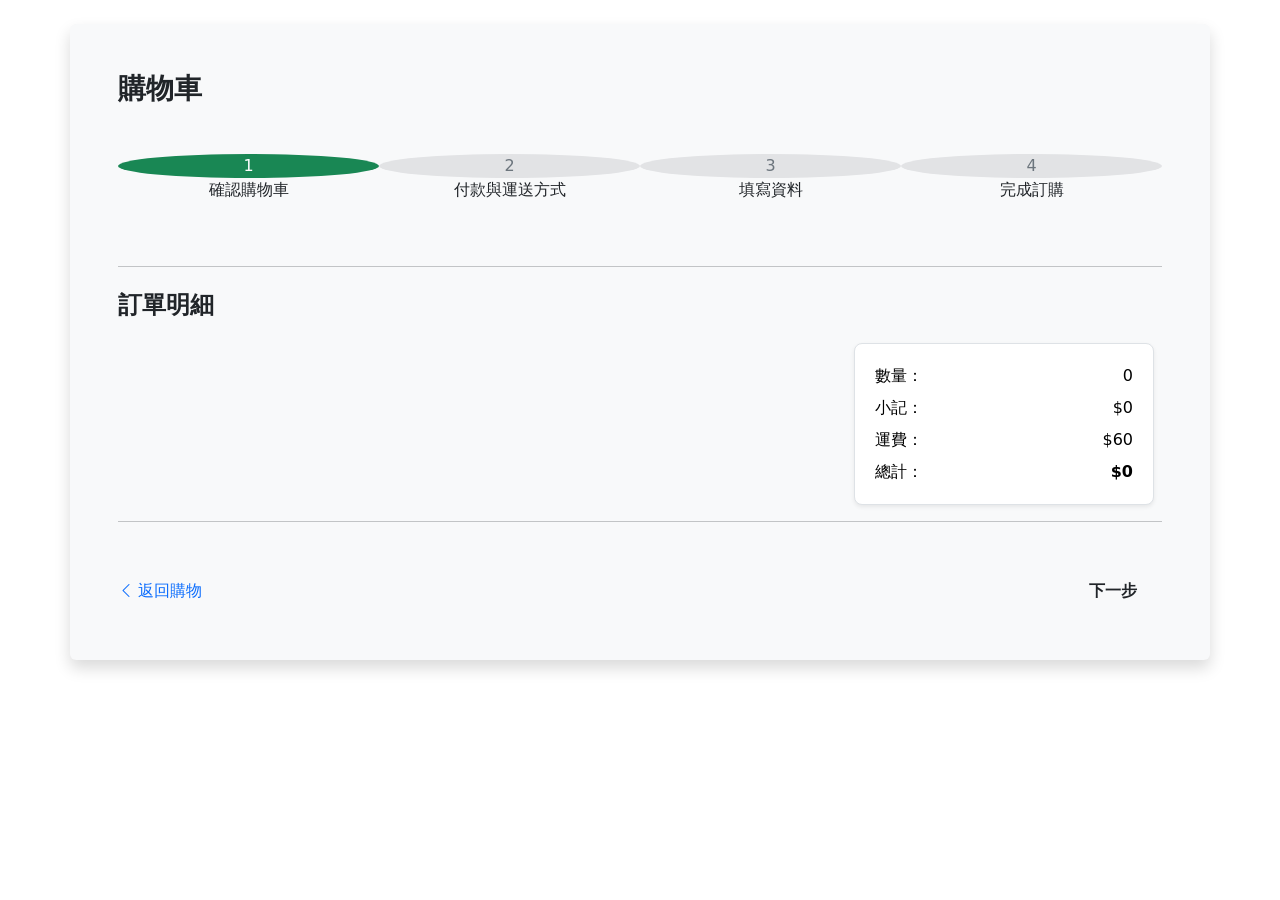
==== commit 3e94a298: "fix:正常顯示" ====
--- a/cart-01.html
+++ b/cart-01.html
@@ -4,175 +4,25 @@
 <head>
     <meta charset="utf-8">
     <meta name="viewport" content="width=device-width, initial-scale=1">
+    <base href="/scented-candle-ecommerce/">
     <title>Sunday Quiet | Shopping Cart</title>
 
+    <!-- 1. Bootstrap -->
     <link href="https://cdn.jsdelivr.net/npm/bootstrap@5.3.8/dist/css/bootstrap.min.css" rel="stylesheet">
     <link rel="stylesheet" href="https://cdn.jsdelivr.net/npm/bootstrap-icons@1.13.1/font/bootstrap-icons.min.css">
+
+    <!-- 2. 字體 -->
     <link href="https://fonts.googleapis.com/css2?family=Noto+Sans+TC:wght@300;400;500;700&display=swap"
         rel="stylesheet">
 
-    <style>
-        /* ============================================================
-       Sunday Quiet — 全站基礎設定
-    ============================================================ */
-
-        body {
-            font-family: 'Noto Sans TC', sans-serif;
-            background-color: #F7F5F0;
-        }
-
-        /* ── 色票 / Token ── */
-        .text-main {
-            color: #4A4A4A;
-        }
-
-        .text-sub {
-            color: #A09486;
-        }
-
-        .text-warm {
-            color: #4A3F35;
-        }
-
-        .bg-lightcream {
-            background-color: #FDFDFC;
-        }
-
-        .border-cream {
-            border-color: #C9C1B5;
-        }
-
-        .border-soft {
-            border-color: #D6CEC3;
-        }
-
-        .bg-warm {
-            background-color: #4A3F35;
-        }
-
-        .bg-btn {
-            background-color: #F2EEE9;
-        }
-
-        .bg-btn-hover:hover {
-            background-color: #E8E2D8 !important;
-        }
-
-        /* ── 字級 ── */
-        .text-xs {
-            font-size: 11px;
-        }
-
-        .text-sm {
-            font-size: 14px;
-        }
-
-        .text-md {
-            font-size: 16px;
-        }
-
-        /* ── 共用元件 ── */
-        .circle {
-            width: 75px;
-            height: 75px;
-        }
-
-        /* ── 導覽列 ── */
-        .nav-link {
-            color: #4A4A4A;
-        }
-
-        .nav-link:hover {
-            color: #A09486;
-        }
-
-        .dropdown-toggle::after {
-            display: none;
-        }
-
-        .dropdown-menu[data-bs-popper] {
-            left: -130px;
-        }
-
-        /* ── input-group 統一顏色 ── */
-        .input-group .btn,
-        .input-group .form-control {
-            border-color: #C9C1B5;
-        }
-
-        .input-group .btn:hover {
-            background-color: #E8E2D8;
-        }
-
-        /* ── Footer ── */
-        footer a {
-            text-decoration: none;
-            color: inherit;
-            font-size: 13.5px;
-        }
-
-        footer a:hover {
-            text-decoration: underline;
-            color: #A09486;
-        }
-
-        footer p {
-            margin: 0;
-        }
-
-        /* ── 進度條 ── */
-        .my-circle {
-            width: 40px;
-            height: 40px;
-        }
-
-        .my-progress {
-            width: calc(100% - 2 * 20px - 8px * 2);
-            height: 10px;
-        }
-    </style>
+    <!-- 3. 全站共用樣式 -->
+    <link rel="stylesheet" href="./css/style.css">
 </head>
 
 <body>
 
     <!-- ===================== NAV 導覽列 ===================== -->
-    <nav class="navbar navbar-expand-lg bg-lightcream">
-        <div class="container">
-            <a class="navbar-brand" href="./index.html">
-                <img src="./img/logo.png" alt="Sunday Quiet Logo" width="60" height="60">
-            </a>
-
-            <button class="navbar-toggler" type="button" data-bs-toggle="collapse"
-                data-bs-target="#navbarSupportedContent">
-                <span class="navbar-toggler-icon"></span>
-            </button>
-
-            <div class="collapse navbar-collapse" id="navbarSupportedContent">
-                <ul class="navbar-nav ms-auto mb-2 mb-lg-0 text-main">
-                    <li class="nav-item me-3"><a class="nav-link" href="#">商店</a></li>
-                    <li class="nav-item me-3"><a class="nav-link" href="#">香氛系列</a></li>
-                    <li class="nav-item me-3"><a class="nav-link" href="#">品牌故事</a></li>
-                    <li class="nav-item me-3"><a class="nav-link" href="#">聯絡我們</a></li>
-                    <li class="nav-item me-2">
-                        <a class="nav-link" href="./cart-01.html"><i class="bi bi-cart4"></i></a>
-                    </li>
-                    <li class="nav-item dropdown">
-                        <a class="nav-link dropdown-toggle" href="#" role="button" data-bs-toggle="dropdown">
-                            <i class="bi bi-person-circle"></i>
-                        </a>
-                        <ul class="dropdown-menu">
-                            <li><a class="dropdown-item" href="./login.html">Login</a></li>
-                            <li><a class="dropdown-item" href="#">Sign up</a></li>
-                            <li>
-                                <hr class="dropdown-divider">
-                            </li>
-                            <li><a class="dropdown-item" href="#">Help</a></li>
-                        </ul>
-                    </li>
-                </ul>
-            </div>
-        </div>
-    </nav>
+    <div id="nav-placeholder"></div>
 
     <!-- ===================== MAIN ===================== -->
     <main class="container bg-light px-5 px-sm-4 px-md-5 my-4 shadow rounded">
@@ -289,202 +139,13 @@
     </main>
 
     <!-- ===================== FOOTER ===================== -->
-    <footer class="container-fluid w-100 bg-lightcream pt-5 pb-2">
-        <div class="row justify-content-md-center align-items-start text-center text-lg-start py-5">
-            <!-- Logo + 品牌文案 -->
-            <div class="col-12 col-md-12 col-lg-4 mb-4 mt-3 mb-lg-0">
-                <div class="d-flex justify-content-center align-items-center">
-                    <img src="./img/logo.png" alt="Sunday Quiet Logo" width="40" height="40">
-                    <span class="ms-2 fw-semibold text-main">Sunday Quiet</span>
-                </div>
-                <p class="text-center text-warm mx-auto my-2" style="max-width: 260px;">
-                    <small>Soft light, quiet breath, slower living.</small><br>
-                    <small>Scented moments for a calmer day.</small>
-                </p>
-            </div>
-            <!-- 商品分類 -->
-            <div class="col-12 col-md-4 col-lg-2 fw-normal mb-3 py-2 mb-lg-0">
-                <div class="fs-5 mb-3 fw-light text-warm">商品分類</div>
-                <p class="mb-1 text-main"><a href="#">經典香氛蠟燭</a></p>
-                <p class="mb-1 text-main"><a href="#">居家擴香</a></p>
-                <p class="mb-1 text-main"><a href="#">禮盒組</a></p>
-            </div>
-            <!-- 關於品牌 -->
-            <div class="col-12 col-md-4 col-lg-2 fw-normal mb-3 py-2 mb-lg-0">
-                <div class="fs-5 mb-3 fw-light text-warm">關於品牌</div>
-                <p class="mb-1 text-main"><a href="#">品牌故事</a></p>
-                <p class="mb-1 text-main"><a href="#">製作工藝</a></p>
-                <p class="mb-1 text-main"><a href="#">永續承諾</a></p>
-            </div>
-            <!-- 客戶支援 -->
-            <div class="col-12 col-md-4 col-lg-2 fw-normal mb-3 py-2 mb-lg-0">
-                <div class="fs-5 mb-3 fw-light text-warm">客戶支援</div>
-                <p class="mb-1 text-main"><a href="#">運送方式</a></p>
-                <p class="mb-1 text-main"><a href="#">退換貨政策</a></p>
-                <p class="mb-1 text-main"><a href="#">訂單查詢</a></p>
-                <p class="mb-1 text-main"><a href="#">聯絡我們</a></p>
-            </div>
-            <!-- 靈感與內容 -->
-            <div class="col-12 col-md-4 col-lg-2 fw-normal mb-3 py-2 mb-lg-0">
-                <div class="fs-5 mb-3 fw-light text-warm">靈感與內容</div>
-                <p class="mb-1 text-main"><a href="#">香調指南</a></p>
-                <p class="mb-1 text-main"><a href="#">節日推薦</a></p>
-                <p class="mb-1 text-main"><a href="#">最新文章</a></p>
-            </div>
-        </div>
-        <div class="d-flex justify-content-between px-3 py-2">
-            <small class="text-xs">Copyright &copy; 2025 Sunday Quiet Company</small>
-            <div>
-                <a href="#" class="me-2"><i class="bi bi-facebook"></i></a>
-                <a href="#" class="me-2"><i class="bi bi-instagram"></i></a>
-                <a href="#" class="me-2"><i class="bi bi-threads"></i></a>
-            </div>
-        </div>
-    </footer>
+    <div id="footer-placeholder"></div>
 
     <!-- ===================== JS ===================== -->
     <script src="https://cdn.jsdelivr.net/npm/bootstrap@5.3.8/dist/js/bootstrap.bundle.min.js"></script>
-
-    <script>
-        /* ============================================================
-           購物車頁面邏輯
-        ============================================================ */
-
-        // ── 讀取資料 ──────────────────────────────────────────────
-        // shoppingData：商品資料庫（補充 img / tag 等欄位用）
-        const shoppingData = JSON.parse(localStorage.getItem('shoppingList')) || [];
-        // savedCart：唯一真相，紀錄實際加入購物車的商品與數量
-        const savedCart = JSON.parse(localStorage.getItem('cart')) || { items: [], shipping: 60 };
-
-        // ── 產生 nowshopping（以 cart.items 為主，缺欄位才從 shoppingData 補）─
-        let nowshopping = (savedCart.items || []).map(ci => {
-            const full = shoppingData.find(p => p.title === ci.title);
-            return {
-                title: ci.title,
-                price: Number(ci.price ?? full?.price ?? 0),
-                img: ci.img ?? full?.img ?? '',
-                tag: ci.tag ?? full?.tag ?? '',
-                total: Number(ci.qty ?? 1)       // qty（cart）→ total（畫面用）
-            };
-        });
-
-        // ── 渲染商品列表 ──────────────────────────────────────────
-        const shoppingListEl = document.querySelector('#shopping-list');
-        shoppingListEl.innerHTML = '';
-
-        if (nowshopping.length === 0) {
-            shoppingListEl.innerHTML = `
-        <div class="text-center text-sub py-5">
-          購物車目前是空的喔 🛒
-        </div>
-      `;
-        } else {
-            nowshopping.forEach(item => {
-                shoppingListEl.innerHTML += `
-          <div class="d-flex justify-content-between align-items-center">
-            <div class="d-flex gap-3 gap-md-5">
-              <img class="circle rounded-circle" src="${item.img}" alt="${item.title}">
-              <div>
-                <div class="fw-semibold text-main mb-1">${item.title}</div>
-                <small class="text-sub">香調：<span class="fst-italic">${item.tag}</span></small>
-                <div class="text-xs text-sub">容量：200g</div>
-              </div>
-            </div>
-            <div class="d-flex align-items-center">
-              <div class="input-group mx-3" style="width: 120px;">
-                <button class="btn btn-click" data-calculate="-1">-</button>
-                <input type="text" class="form-control text-center"
-                  value="${item.total}" data-shoppingname="${item.title}">
-                <button class="btn btn-click" data-calculate="1">+</button>
-              </div>
-              <div class="text-main">💲 ${Number(item.price).toLocaleString()}</div>
-            </div>
-          </div>
-          <hr>
-        `;
-            });
-        }
-
-        // ── 數量加減按鈕（+ / -）────────────────────────────────
-        document.querySelectorAll('.btn-click').forEach(btn => {
-            btn.addEventListener('click', () => {
-                const input = btn.parentNode.children[1];
-                const title = input.dataset.shoppingname;
-                const delta = parseInt(btn.dataset.calculate, 10);
-                let qty = parseInt(input.value, 10) + delta;
-                if (qty < 1) qty = 1;
-
-                input.value = qty;
-
-                const item = nowshopping.find(p => p.title === title);
-                if (!item) return;
-
-                item.total = qty;
-                btn.parentNode.nextElementSibling.innerHTML =
-                    `💲${(Number(item.price) * qty).toLocaleString()}`;
-
-                calculatePrice();
-            });
-        });
-
-        // ── 手動輸入數量 ─────────────────────────────────────────
-        document.querySelectorAll('input[data-shoppingname]').forEach(input => {
-            input.addEventListener('change', () => {
-                const title = input.dataset.shoppingname;
-                let qty = parseInt(input.value, 10);
-                if (isNaN(qty) || qty < 1) qty = 1;
-                input.value = qty;
-
-                const item = nowshopping.find(p => p.title === title);
-                if (!item) return;
-
-                item.total = qty;
-                calculatePrice();
-            });
-        });
-
-        // ── 計算並更新頁面金額 ───────────────────────────────────
-        function calculatePrice() {
-            const taxEl = document.querySelector('#shopping-tax');
-            const shipping = Number(taxEl.innerHTML.replace('$', '').replace(',', ''));
-
-            let totalQty = 0;
-            let subtotal = 0;
-
-            nowshopping.forEach(item => {
-                totalQty += item.total;
-                subtotal += Number(item.total) * Number(item.price);
-            });
-
-            document.querySelector('#shopping-count').innerHTML = totalQty;
-            document.querySelector('#shopping-sum').innerHTML = `$${subtotal.toLocaleString()}`;
-            document.querySelector('#shopping-total').innerHTML = `$${(subtotal + shipping).toLocaleString()}`;
-
-            saveCart();
-        }
-
-        // ── 將最新狀態存回 localStorage.cart ────────────────────
-        function saveCart() {
-            const taxEl = document.querySelector('#shopping-tax');
-            const shipping = Number((taxEl?.innerHTML || '$0').replace('$', '').replace(',', ''));
-
-            const cart = {
-                items: nowshopping.map(i => ({
-                    title: i.title,
-                    price: Number(i.price),
-                    qty: Number(i.total),
-                    img: i.img,
-                    tag: i.tag
-                })),
-                shipping
-            };
-
-            localStorage.setItem('cart', JSON.stringify(cart));
-        }
-
-        // ── 初始化計算 ───────────────────────────────────────────
-        calculatePrice();
-    </script>
+    <script src="./js/cart.js"></script>
+    <script src="./js/cart-01.js"></script>
+    <script src="./js/components.js"></script>
 
 </body>
 
--- a/css/style.css
+++ b/css/style.css
@@ -0,0 +1,137 @@
+/* ------------------------------------------
+        🎨 Sunday Quiet - 顏色 & 字體統一說明
+       ------------------------------------------
+       主背景：#F7F5F0（Cream）
+       Nav背景：#FDFDFC（Light Cream）
+       主字色：#4A4A4A 深灰
+       次字色：#A09486 奶茶灰
+       重點字：#4A3F35 咖啡深色
+
+       邊框：
+       - 奶油灰 #C9C1B5
+       - 柔灰   #D6CEC3
+
+       按鈕：
+       - 主按鈕底：#F2EEE9
+       - hover：#E8E2D8
+    -------------------------------------------*/
+
+body {
+  font-family: 'Noto Sans TC', sans-serif;
+  background-color: #F7F5F0;
+}
+
+/* 色票 */
+.text-main {
+  color: #4A4A4A;
+}
+
+.text-sub {
+  color: #A09486;
+}
+
+.text-warm {
+  color: #4A3F35;
+}
+
+.bg-lightcream {
+  background-color: #FDFDFC;
+}
+
+.border-cream {
+  border-color: #C9C1B5;
+}
+
+.border-soft {
+  border-color: #D6CEC3;
+}
+
+.bg-btn {
+  background-color: #F2EEE9;
+}
+
+.bg-btn-hover:hover {
+  background-color: #E8E2D8 !important;
+}
+
+.bg-warm {
+  background-color: #4A3F35;
+  ;
+}
+
+/* 字級 */
+.text-xs {
+  font-size: 11px;
+}
+
+.text-sm {
+  font-size: 14px;
+}
+
+.text-md {
+  font-size: 16px;
+}
+
+/* 小圖片 */
+.circle {
+  width: 75px;
+  height: 75px;
+}
+
+/* 下拉箭頭移除 */
+.dropdown-toggle::after {
+  display: none;
+}
+
+/* 下拉選單位置修正 */
+.dropdown-menu[data-bs-popper] {
+  left: -130px;
+}
+
+/* nav 字體顏色 */
+.nav-link {
+  color: #4A4A4A;
+}
+
+.nav-link:hover {
+  color: #A09486;
+}
+
+/* input-group 統一顏色 */
+.input-group .btn,
+.input-group .form-control {
+  border-color: #C9C1B5;
+}
+
+.input-group .btn:hover {
+  background-color: #E8E2D8;
+}
+
+/* =========================================== */
+
+footer a {
+  text-decoration: none;
+  color: inherit;
+  font-size: 13.5px;
+}
+
+footer a:hover {
+  text-decoration: underline;
+  color: #A09486;
+}
+
+footer p {
+  margin: 0;
+}
+
+/* =========================================== */
+
+.my-circle {
+  width: 40px;
+  height: 40px;
+}
+
+.my-progress {
+  width: calc(100% - 2 * 20px - 8px * 2);
+  height: 10px;
+}
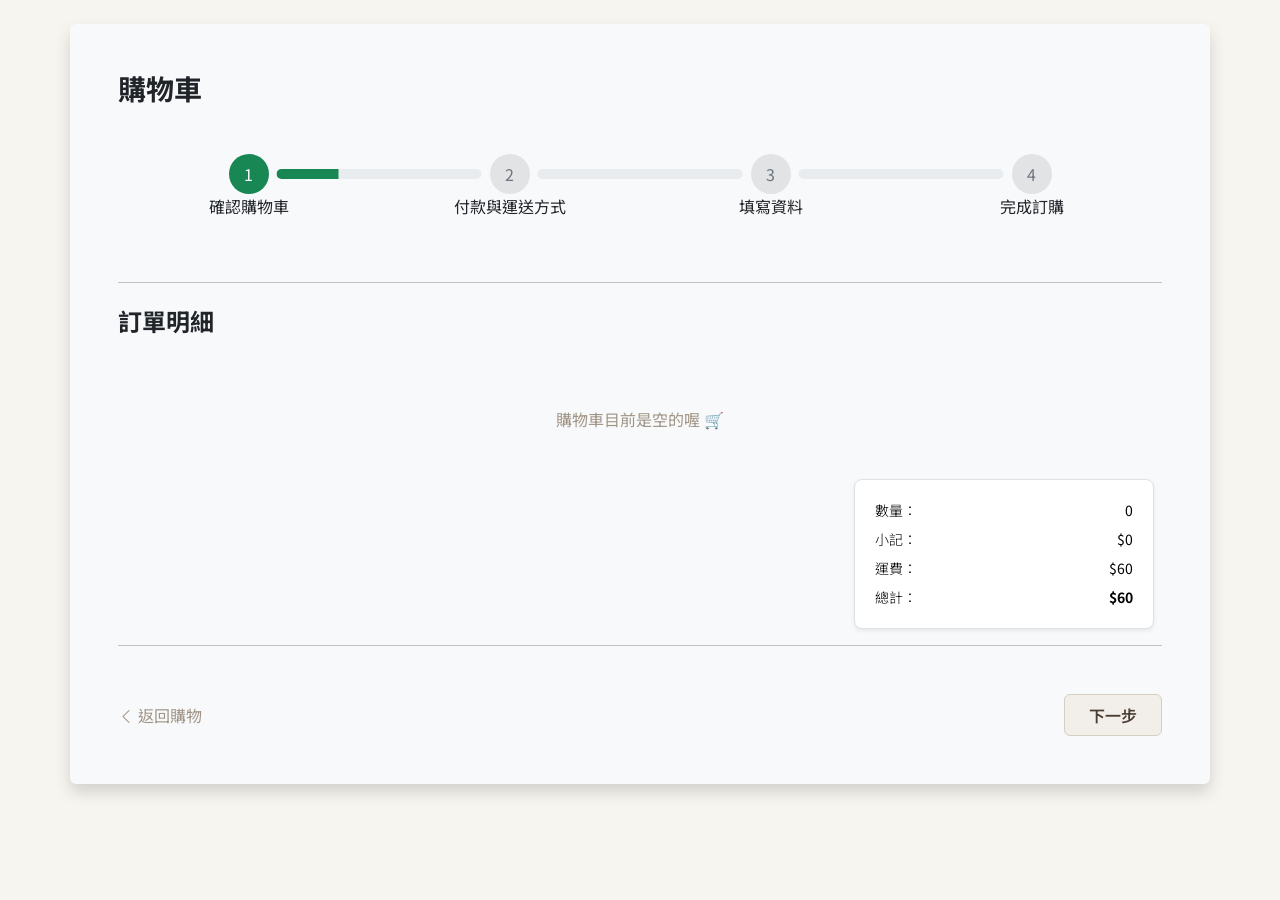
==== commit ade0ba91: "fix" ====
--- a/cart-01.html
+++ b/cart-01.html
@@ -4,7 +4,6 @@
 <head>
     <meta charset="utf-8">
     <meta name="viewport" content="width=device-width, initial-scale=1">
-    <base href="/scented-candle-ecommerce/">
     <title>Sunday Quiet | Shopping Cart</title>
 
     <!-- 1. Bootstrap -->
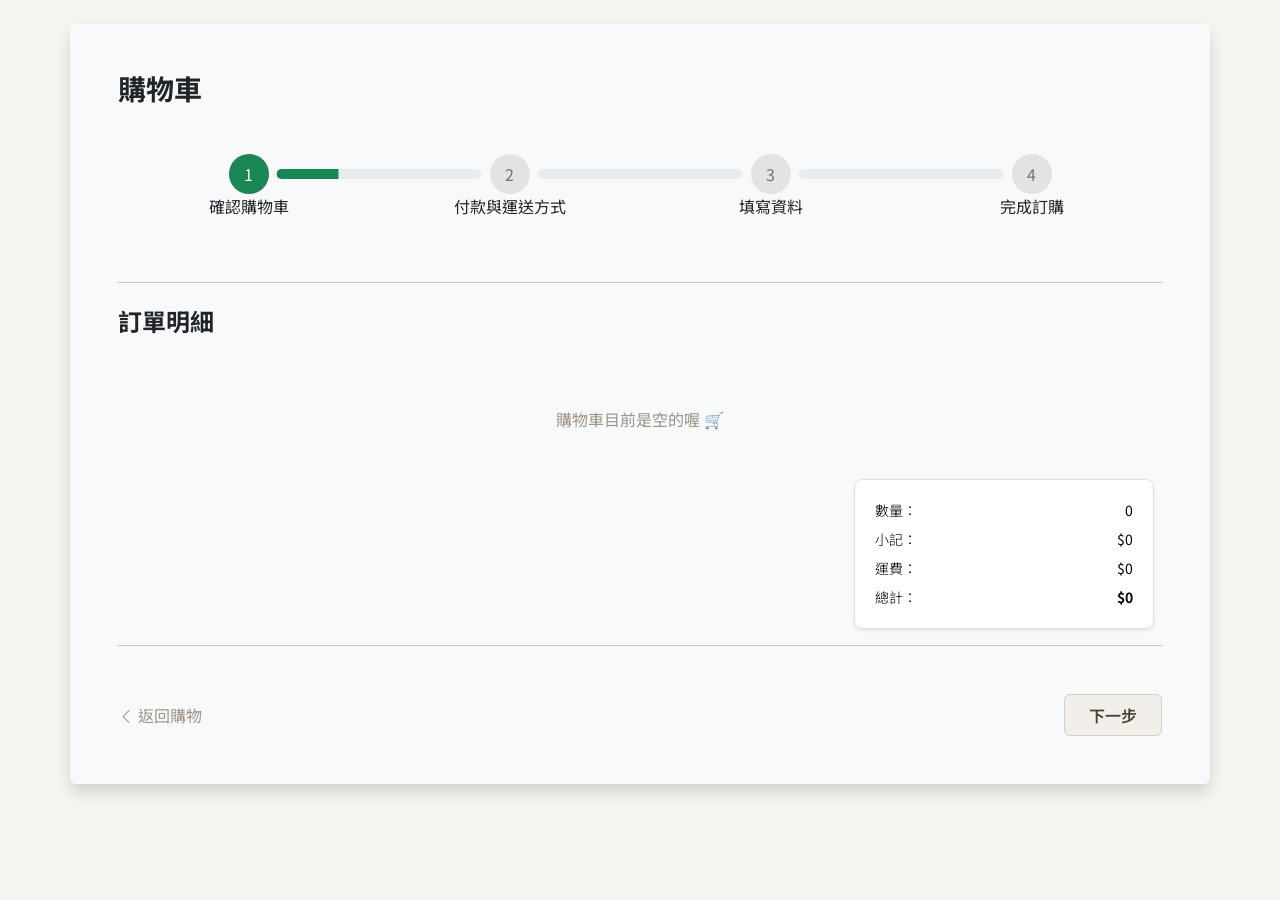
==== commit b0faf88c: "fix:購物車運費預設0，有商品時為60" ====
--- a/cart-01.html
+++ b/cart-01.html
@@ -111,7 +111,7 @@
                         </tr>
                         <tr>
                             <th class="text-sub fw-light">運費：</th>
-                            <td id="shopping-tax" class="text-end">$60</td>
+                            <td id="shopping-tax" class="text-end">$0</td>
                         </tr>
                         <tr>
                             <th class="text-sub fw-light">總計：</th>
